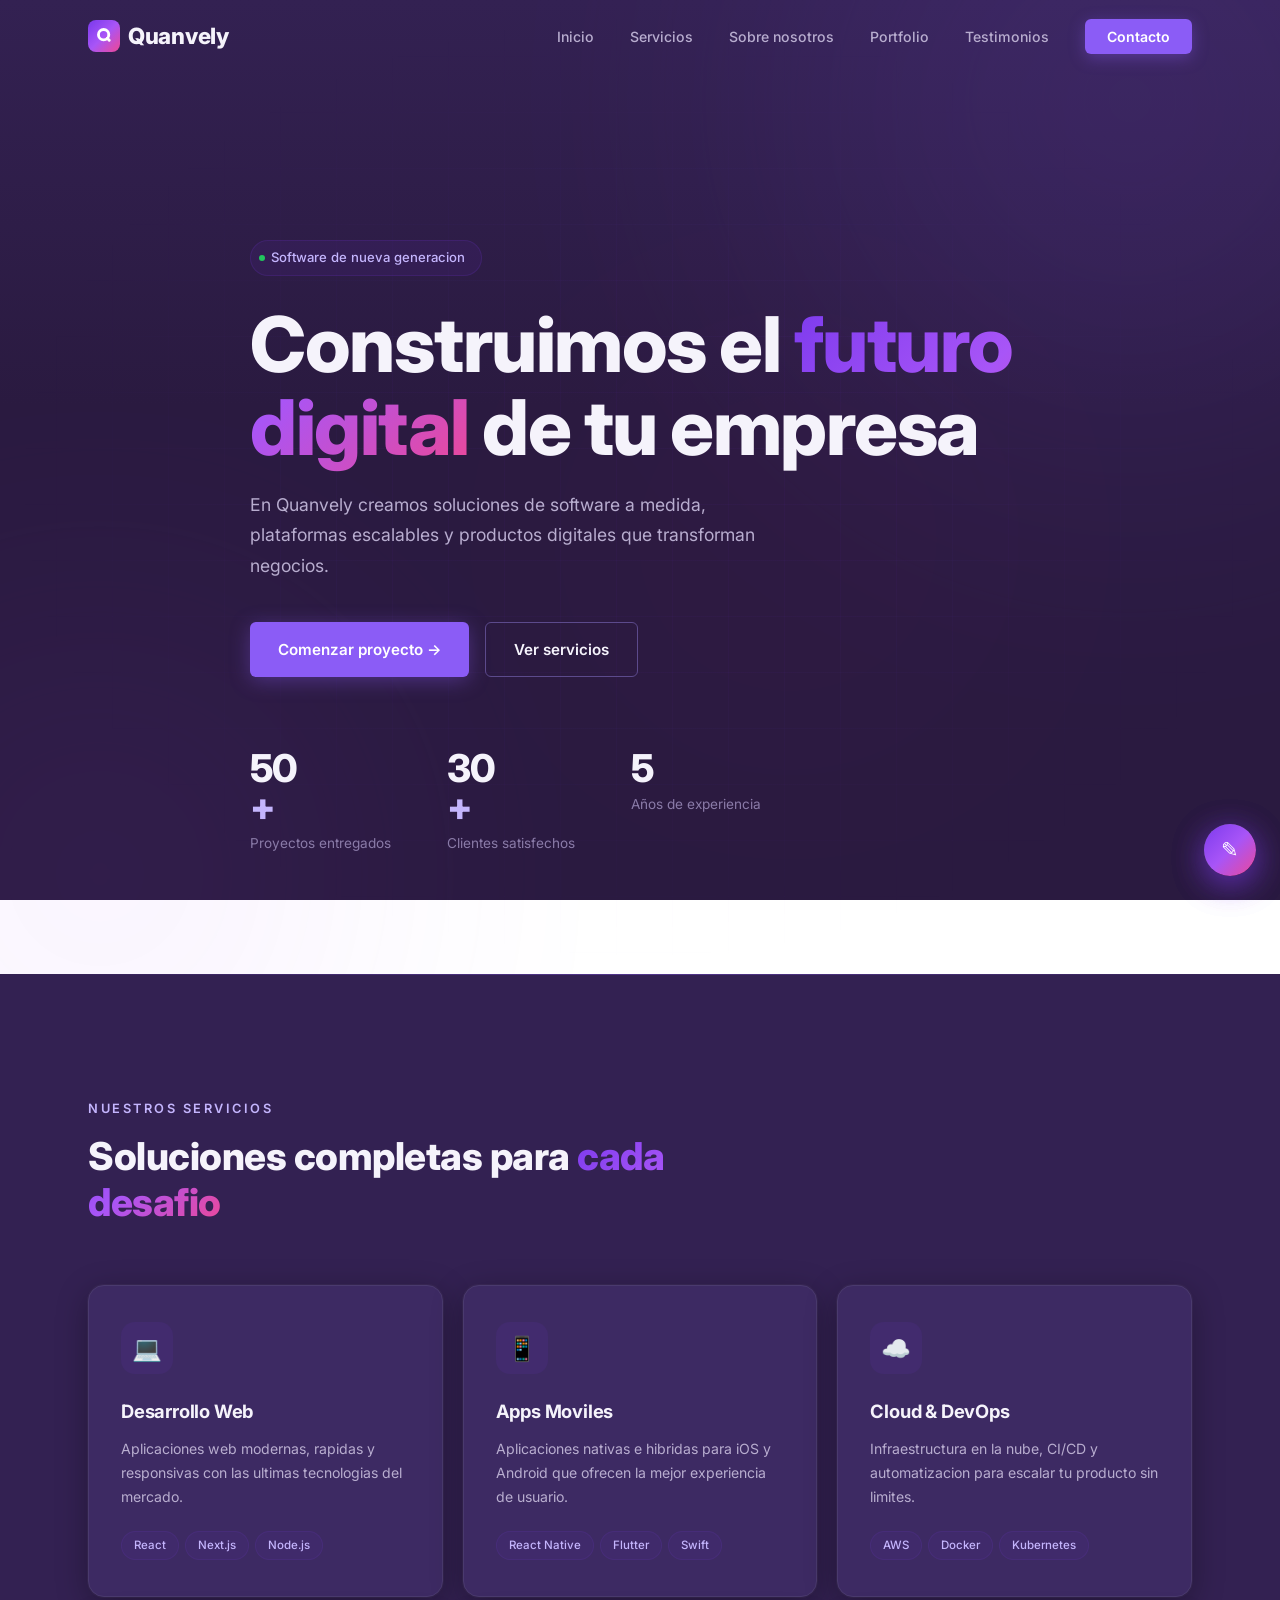
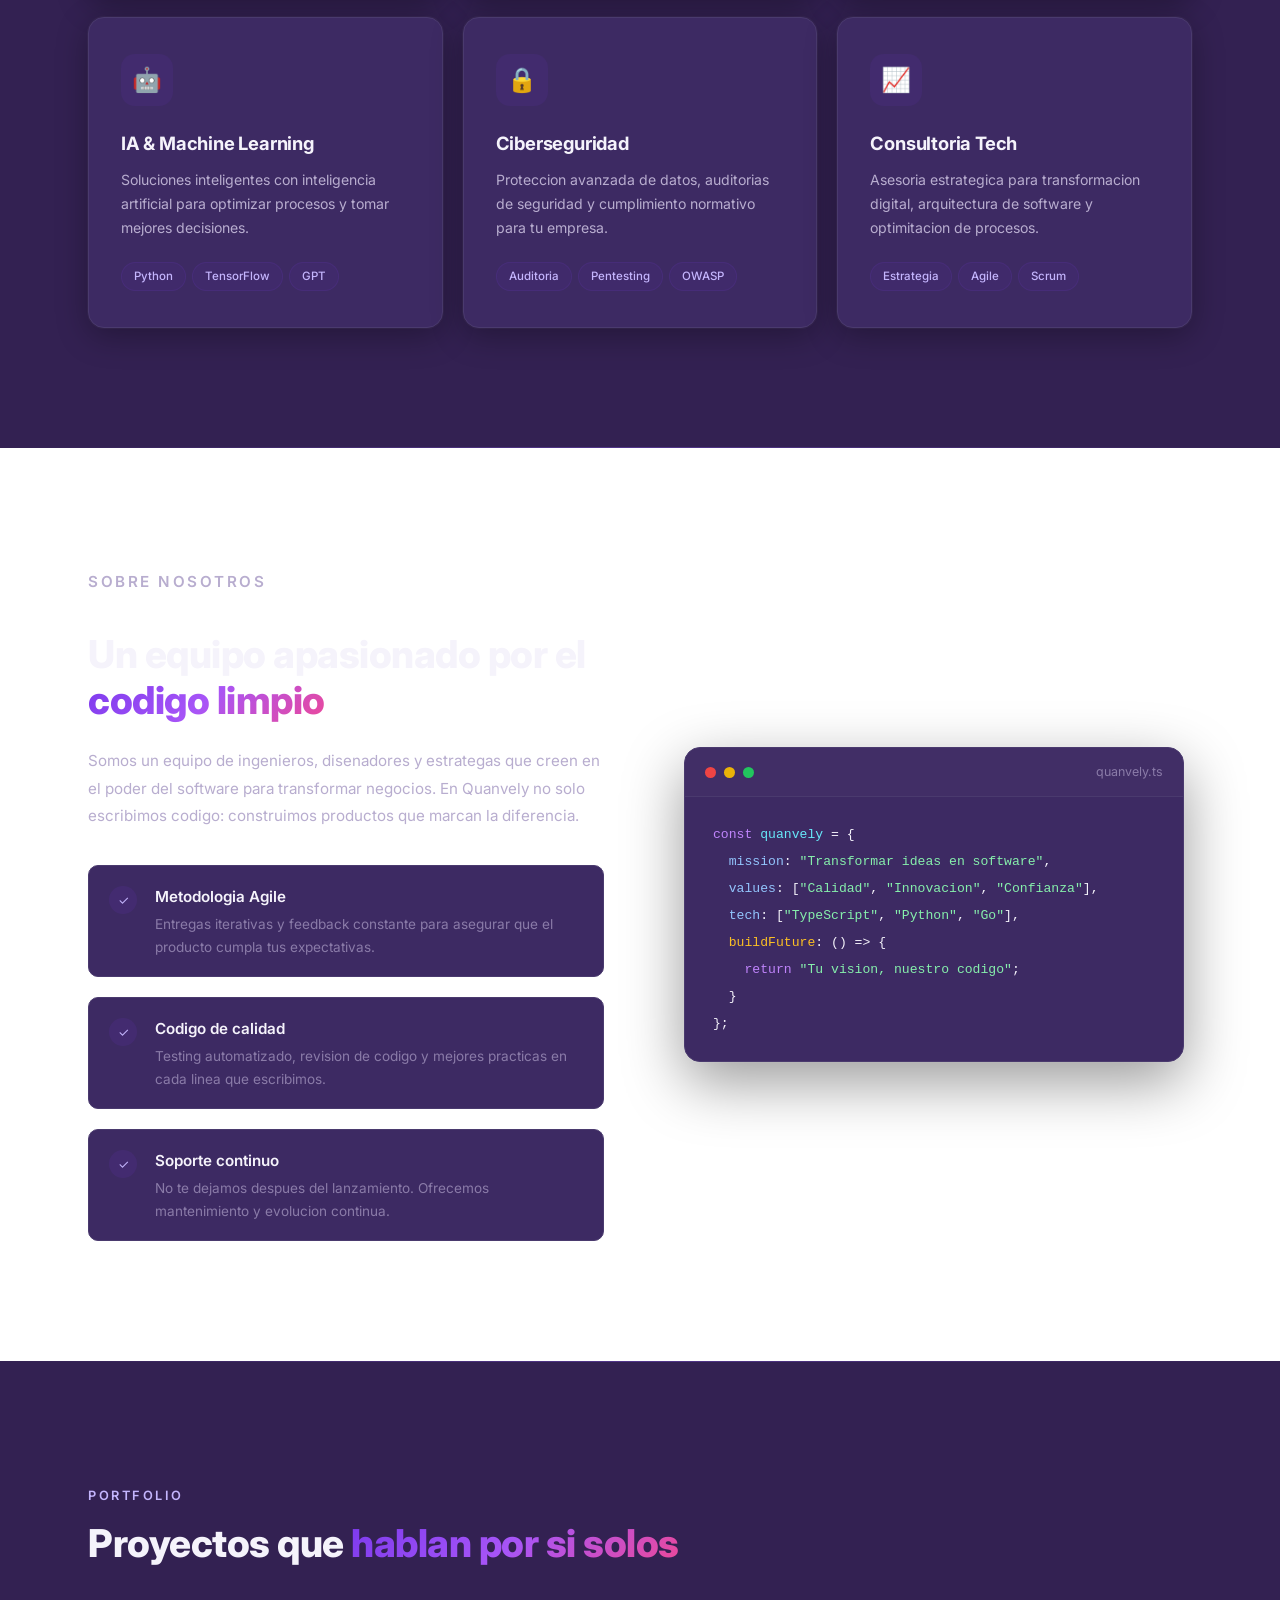
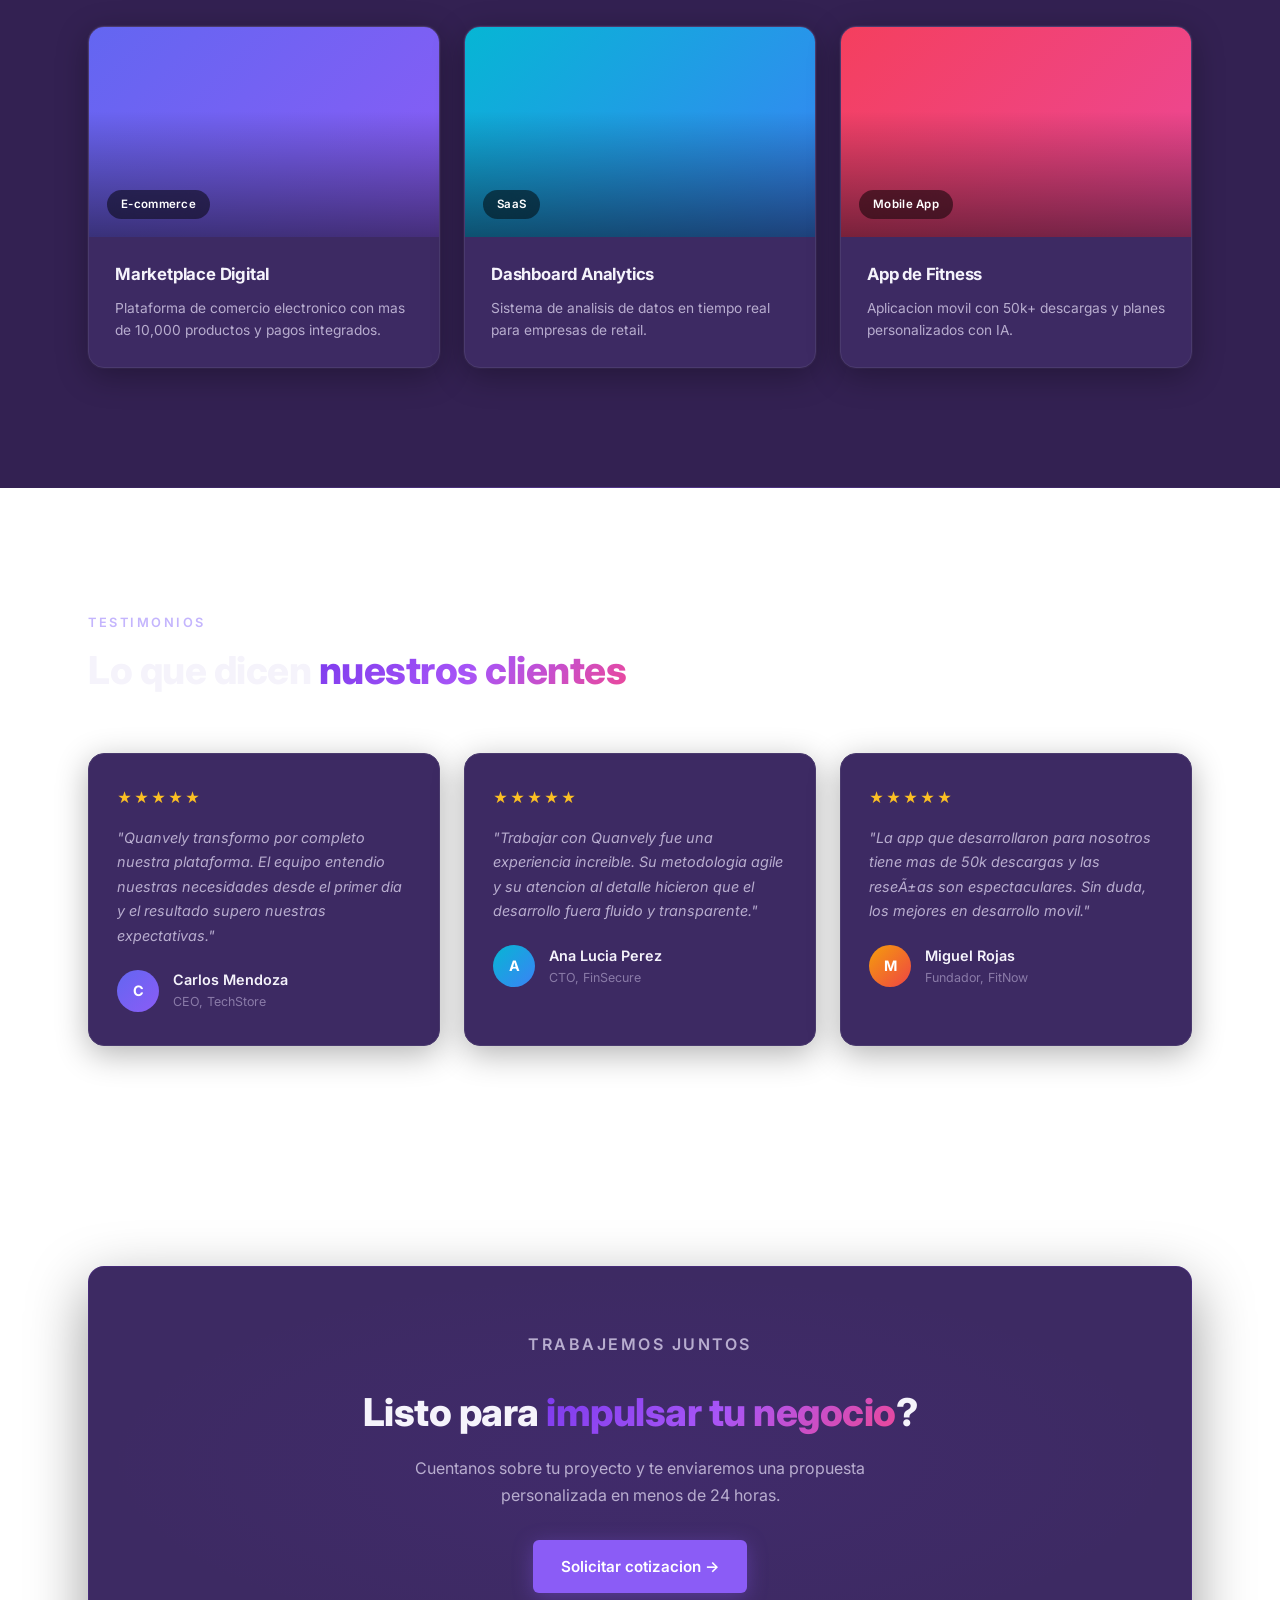
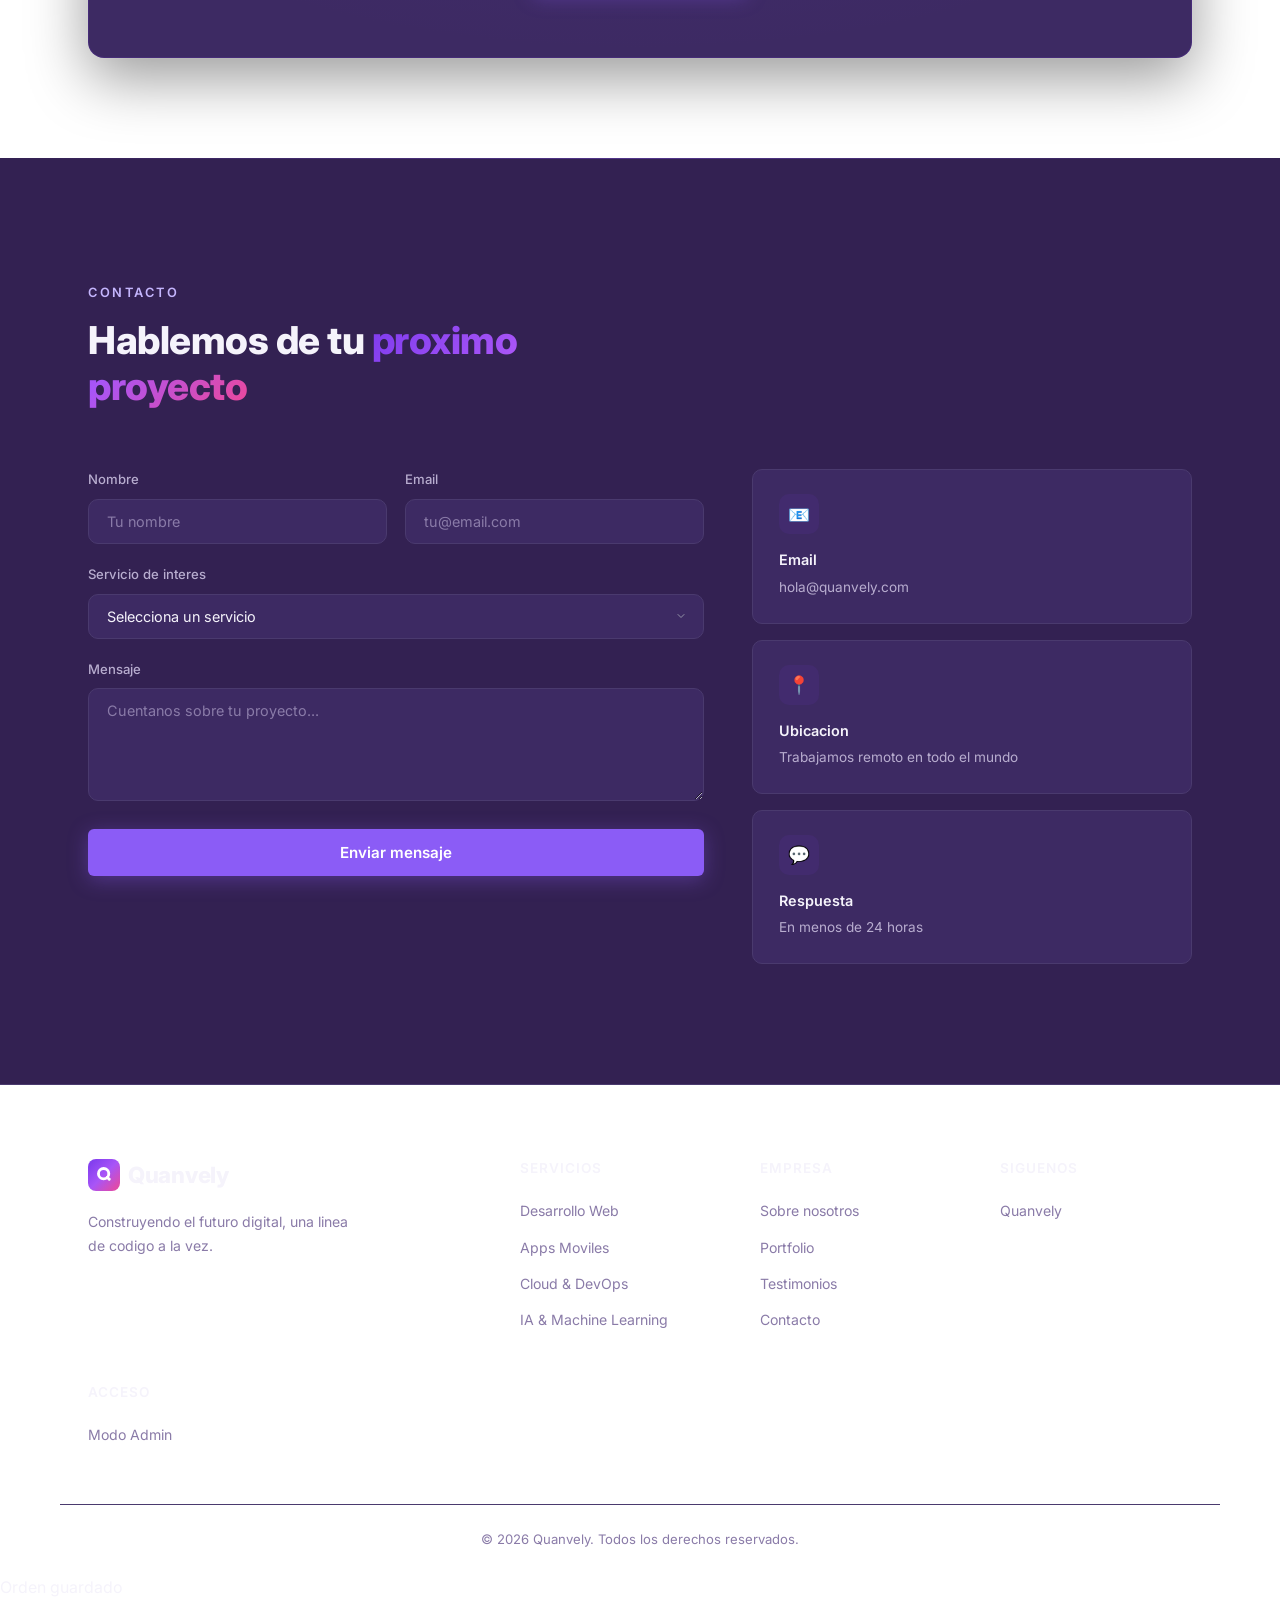
==== index.html @ 40a27be3 "Bloques movibles + boton modo edicion" ====
<!DOCTYPE html>
<html lang="es">
<head>
  <meta charset="UTF-8">
  <meta name="viewport" content="width=device-width, initial-scale=1.0">
  <link rel="icon" type="image/svg+xml" href="assets/logo.svg">
  <title data-key="site-title">Quanvely - Software que impulsa tu negocio</title>
  <link rel="stylesheet" href="css/style.css?v=8">
  <link rel="preconnect" href="https://fonts.googleapis.com">
  <link href="https://fonts.googleapis.com/css2?family=Inter:wght@300;400;500;600;700;800&display=swap" rel="stylesheet">
</head>
<body>
  <nav class="navbar" id="navbar">
    <div class="container nav-container">
      <a href="#" class="logo">
        <span class="logo-icon"><img src="assets/logo.svg" alt="Quanvely"></span> <span data-key="site-logo-text">Quanvely</span>
      </a>
      <ul class="nav-links" id="nav-links">
        <li><a href="#inicio">Inicio</a></li>
        <li><a href="#servicios">Servicios</a></li>
        <li><a href="#sobre-nosotros">Sobre nosotros</a></li>
        <li><a href="#portfolio">Portfolio</a></li>
        <li><a href="#testimonios">Testimonios</a></li>
        <li><a href="#contacto" class="btn-nav">Contacto</a></li>
      </ul>
      <button class="menu-toggle" id="menu-toggle" aria-label="Menu">
        <span></span><span></span><span></span>
      </button>
    </div>
  </nav>

  <section class="hero" id="inicio" data-section="hero">
    <div class="hero-bg">
      <div class="grid-overlay"></div>
      <div class="glow glow-1"></div>
      <div class="glow glow-2"></div>
      <div class="glow glow-3"></div>
    </div>
    <div class="container hero-content" data-block-container="hero">
      <p class="hero-badge" data-block="hero-badge">
        <span class="hero-badge-dot"></span>
        <span data-key="hero-badge">Software de nueva generacion</span>
      </p>
      <h1 data-key="hero-title" data-block="hero-title">Construimos el <span class="gradient-text">futuro digital</span> de tu empresa</h1>
      <p class="hero-desc" data-key="hero-desc" data-block="hero-desc">En Quanvely creamos soluciones de software a medida, plataformas escalables y productos digitales que transforman negocios.</p>
      <div class="hero-buttons" data-block="hero-buttons">
        <a href="#contacto" class="btn btn-primary"><span data-key="hero-btn1">Comenzar proyecto &rarr;</span></a>
        <a href="#servicios" class="btn btn-outline"><span data-key="hero-btn2">Ver servicios</span></a>
      </div>
      <div class="hero-stats" data-block="hero-stats">
        <div class="stat">
          <span class="stat-number" data-key="hero-projects" data-target="50">0</span><span class="stat-suffix">+</span>
          <span class="stat-label" data-key="stat-label-projects">Proyectos entregados</span>
        </div>
        <div class="stat">
          <span class="stat-number" data-key="hero-clients" data-target="30">0</span><span class="stat-suffix">+</span>
          <span class="stat-label" data-key="stat-label-clients">Clientes satisfechos</span>
        </div>
        <div class="stat">
          <span class="stat-number" data-key="hero-years" data-target="5">0</span>
          <span class="stat-label" data-key="stat-label-years">A&ntilde;os de experiencia</span>
        </div>
      </div>
    </div>
  </section>

  <section class="services" id="servicios" data-section="services">
    <div class="container">
      <p class="section-tag" data-key="services-tag">Nuestros servicios</p>
      <h2 class="section-title" data-key="services-title">Soluciones completas para <span class="gradient-text">cada desafio</span></h2>
      <div class="services-grid" data-key="services">
        <div class="service-card fade-in">
          <div class="service-icon">&#128187;</div>
          <h3>Desarrollo Web</h3>
          <p>Aplicaciones web modernas, rapidas y responsivas con las ultimas tecnologias del mercado.</p>
          <ul class="service-tags">
            <span>React</span><span>Next.js</span><span>Node.js</span>
          </ul>
        </div>
        <div class="service-card fade-in delay-100">
          <div class="service-icon">&#128241;</div>
          <h3>Apps Moviles</h3>
          <p>Aplicaciones nativas e hibridas para iOS y Android que ofrecen la mejor experiencia de usuario.</p>
          <ul class="service-tags">
            <span>React Native</span><span>Flutter</span><span>Swift</span>
          </ul>
        </div>
        <div class="service-card fade-in delay-200">
          <div class="service-icon">&#9729;&#65039;</div>
          <h3>Cloud & DevOps</h3>
          <p>Infraestructura en la nube, CI/CD y automatizacion para escalar tu producto sin limites.</p>
          <ul class="service-tags">
            <span>AWS</span><span>Docker</span><span>Kubernetes</span>
          </ul>
        </div>
        <div class="service-card fade-in delay-100">
          <div class="service-icon">&#129302;</div>
          <h3>IA & Machine Learning</h3>
          <p>Soluciones inteligentes con inteligencia artificial para optimizar procesos y tomar mejores decisiones.</p>
          <ul class="service-tags">
            <span>Python</span><span>TensorFlow</span><span>GPT</span>
          </ul>
        </div>
        <div class="service-card fade-in delay-200">
          <div class="service-icon">&#128274;</div>
          <h3>Ciberseguridad</h3>
          <p>Proteccion avanzada de datos, auditorias de seguridad y cumplimiento normativo para tu empresa.</p>
          <ul class="service-tags">
            <span>Auditoria</span><span>Pentesting</span><span>OWASP</span>
          </ul>
        </div>
        <div class="service-card fade-in delay-300">
          <div class="service-icon">&#128200;</div>
          <h3>Consultoria Tech</h3>
          <p>Asesoria estrategica para transformacion digital, arquitectura de software y optimitacion de procesos.</p>
          <ul class="service-tags">
            <span>Estrategia</span><span>Agile</span><span>Scrum</span>
          </ul>
        </div>
      </div>
    </div>
  </section>

  <section class="about" id="sobre-nosotros" data-section="about">
    <div class="container about-grid" data-block-container="about">
      <div class="about-text" data-block="about-text">
        <p class="section-tag" data-key="about-tag">Sobre nosotros</p>
        <h2 class="section-title" data-key="about-title">Un equipo apasionado por el <span class="gradient-text">codigo limpio</span></h2>
        <p data-key="about-text">Somos un equipo de ingenieros, disenadores y estrategas que creen en el poder del software para transformar negocios. En Quanvely no solo escribimos codigo: construimos productos que marcan la diferencia.</p>
        <div class="about-features">
          <div class="about-feature fade-in-left">
            <span class="check-icon">&#10003;</span>
            <div>
              <h4 data-key="about-f1-title">Metodologia Agile</h4>
              <p data-key="about-f1-desc">Entregas iterativas y feedback constante para asegurar que el producto cumpla tus expectativas.</p>
            </div>
          </div>
          <div class="about-feature fade-in-left delay-100">
            <span class="check-icon">&#10003;</span>
            <div>
              <h4 data-key="about-f2-title">Codigo de calidad</h4>
              <p data-key="about-f2-desc">Testing automatizado, revision de codigo y mejores practicas en cada linea que escribimos.</p>
            </div>
          </div>
          <div class="about-feature fade-in-left delay-200">
            <span class="check-icon">&#10003;</span>
            <div>
              <h4 data-key="about-f3-title">Soporte continuo</h4>
              <p data-key="about-f3-desc">No te dejamos despues del lanzamiento. Ofrecemos mantenimiento y evolucion continua.</p>
            </div>
          </div>
        </div>
      </div>
      <div class="about-visual fade-in-right" data-block="about-visual">
        <div class="code-block">
          <div class="code-header">
            <span class="dot red"></span>
            <span class="dot yellow"></span>
            <span class="dot green"></span>
            <span class="code-title">quanvely.ts</span>
          </div>
          <pre><code><span class="kw">const</span> <span class="var">quanvely</span> = {
  <span class="prop">mission</span>: <span class="str">"Transformar ideas en software"</span>,
  <span class="prop">values</span>: [<span class="str">"Calidad"</span>, <span class="str">"Innovacion"</span>, <span class="str">"Confianza"</span>],
  <span class="prop">tech</span>: [<span class="str">"TypeScript"</span>, <span class="str">"Python"</span>, <span class="str">"Go"</span>],
  <span class="fn">buildFuture</span>: () => {
    <span class="kw">return</span> <span class="str">"Tu vision, nuestro codigo"</span>;
  }
};</code></pre>
        </div>
      </div>
    </div>
  </section>

  <section class="portfolio" id="portfolio" data-section="portfolio">
    <div class="container">
      <p class="section-tag" data-key="portfolio-tag">Portfolio</p>
      <h2 class="section-title" data-key="portfolio-title">Proyectos que <span class="gradient-text">hablan por si solos</span></h2>
      <div class="portfolio-grid" data-key="portfolio">
        <div class="portfolio-card fade-in">
          <div class="portfolio-preview" style="background: linear-gradient(135deg, #6366f1, #8b5cf6);">
            <span class="portfolio-type">E-commerce</span>
          </div>
          <div class="portfolio-info">
            <h3>Marketplace Digital</h3>
            <p>Plataforma de comercio electronico con mas de 10,000 productos y pagos integrados.</p>
          </div>
        </div>
        <div class="portfolio-card fade-in delay-100">
          <div class="portfolio-preview" style="background: linear-gradient(135deg, #06b6d4, #3b82f6);">
            <span class="portfolio-type">SaaS</span>
          </div>
          <div class="portfolio-info">
            <h3>Dashboard Analytics</h3>
            <p>Sistema de analisis de datos en tiempo real para empresas de retail.</p>
          </div>
        </div>
        <div class="portfolio-card fade-in delay-200">
          <div class="portfolio-preview" style="background: linear-gradient(135deg, #f43f5e, #ec4899);">
            <span class="portfolio-type">Mobile App</span>
          </div>
          <div class="portfolio-info">
            <h3>App de Fitness</h3>
            <p>Aplicacion movil con 50k+ descargas y planes personalizados con IA.</p>
          </div>
        </div>
      </div>
    </div>
  </section>

  <section class="testimonials" id="testimonios" data-section="testimonials">
    <div class="container">
      <p class="section-tag" data-key="testimonials-tag">Testimonios</p>
      <h2 class="section-title" data-key="testimonials-title">Lo que dicen <span class="gradient-text">nuestros clientes</span></h2>
      <div class="testimonials-grid" data-key="testimonials">
        <div class="testimonial-card fade-in-scale">
          <div class="testimonial-stars">&#9733;&#9733;&#9733;&#9733;&#9733;</div>
          <p>"Quanvely transformo por completo nuestra plataforma. El equipo entendio nuestras necesidades desde el primer dia y el resultado supero nuestras expectativas."</p>
          <div class="testimonial-author">
            <div class="testimonial-avatar" style="background: linear-gradient(135deg, #6366f1, #8b5cf6);">C</div>
            <div>
              <h4>Carlos Mendoza</h4>
              <p>CEO, TechStore</p>
            </div>
          </div>
        </div>
        <div class="testimonial-card fade-in-scale delay-100">
          <div class="testimonial-stars">&#9733;&#9733;&#9733;&#9733;&#9733;</div>
          <p>"Trabajar con Quanvely fue una experiencia increible. Su metodologia agile y su atencion al detalle hicieron que el desarrollo fuera fluido y transparente."</p>
          <div class="testimonial-author">
            <div class="testimonial-avatar" style="background: linear-gradient(135deg, #06b6d4, #3b82f6);">A</div>
            <div>
              <h4>Ana Lucia Perez</h4>
              <p>CTO, FinSecure</p>
            </div>
          </div>
        </div>
        <div class="testimonial-card fade-in-scale delay-200">
          <div class="testimonial-stars">&#9733;&#9733;&#9733;&#9733;&#9733;</div>
          <p>"La app que desarrollaron para nosotros tiene mas de 50k descargas y las reseÃ±as son espectaculares. Sin duda, los mejores en desarrollo movil."</p>
          <div class="testimonial-author">
            <div class="testimonial-avatar" style="background: linear-gradient(135deg, #f59e0b, #ef4444);">M</div>
            <div>
              <h4>Miguel Rojas</h4>
              <p>Fundador, FitNow</p>
            </div>
          </div>
        </div>
      </div>
    </div>
  </section>

  <section class="cta" data-section="cta">
    <div class="container">
      <div class="cta-box fade-in-scale">
        <p class="section-tag" data-key="cta-tag">Trabajemos juntos</p>
        <h2 class="section-title" data-key="cta-title">Listo para <span class="gradient-text">impulsar tu negocio</span>?</h2>
        <p data-key="cta-desc">Cuentanos sobre tu proyecto y te enviaremos una propuesta personalizada en menos de 24 horas.</p>
        <a href="#contacto" class="btn btn-primary"><span data-key="cta-btn">Solicitar cotizacion &rarr;</span></a>
      </div>
    </div>
  </section>

  <section class="contact" id="contacto" data-section="contact">
    <div class="container">
      <p class="section-tag" data-key="contact-tag">Contacto</p>
      <h2 class="section-title" data-key="contact-title">Hablemos de tu <span class="gradient-text">proximo proyecto</span></h2>
      <div class="contact-grid" data-block-container="contact">
        <form class="contact-form fade-in" id="contact-form" data-block="contact-form">
          <div class="form-row">
            <div class="form-group">
              <label for="name">Nombre</label>
              <input type="text" id="name" placeholder="Tu nombre" required>
            </div>
            <div class="form-group">
              <label for="email">Email</label>
              <input type="email" id="email" placeholder="tu@email.com" required>
            </div>
          </div>
          <div class="form-group">
            <label for="service">Servicio de interes</label>
            <select id="service">
              <option value="">Selecciona un servicio</option>
              <option value="web">Desarrollo Web</option>
              <option value="mobile">Apps Moviles</option>
              <option value="cloud">Cloud & DevOps</option>
              <option value="ai">IA & Machine Learning</option>
              <option value="security">Ciberseguridad</option>
              <option value="consulting">Consultoria Tech</option>
            </select>
          </div>
          <div class="form-group">
            <label for="message">Mensaje</label>
            <textarea id="message" rows="5" placeholder="Cuentanos sobre tu proyecto..." required></textarea>
          </div>
          <button type="submit" class="btn btn-primary btn-full"><span data-key="contact-submit">Enviar mensaje</span></button>
        </form>
        <div class="contact-info" data-block="contact-info">
          <div class="info-card fade-in-right">
            <span class="info-icon">&#128231;</span>
            <h4>Email</h4>
            <p data-key="contact-email">hola@quanvely.com</p>
          </div>
          <div class="info-card fade-in-right delay-100">
            <span class="info-icon">&#128205;</span>
            <h4>Ubicacion</h4>
            <p data-key="contact-location">Trabajamos remoto en todo el mundo</p>
          </div>
          <div class="info-card fade-in-right delay-200">
            <span class="info-icon">&#128172;</span>
            <h4>Respuesta</h4>
            <p data-key="contact-response">En menos de 24 horas</p>
          </div>
        </div>
      </div>
    </div>
  </section>

  <footer class="footer" data-section="footer">
    <div class="container footer-grid" data-block-container="footer">
      <div class="footer-brand" data-block="footer-brand">
        <a href="#" class="logo"><span class="logo-icon"><img src="assets/logo.svg" alt="Quanvely"></span> <span data-key="site-logo-text">Quanvely</span></a>
        <p data-key="footer-text">Construyendo el futuro digital, una linea de codigo a la vez.</p>
      </div>
      <div class="footer-links" data-block="footer-links-1">
        <h4 data-key="footer-col1-title">Servicios</h4>
        <ul>
          <li><a href="#servicios">Desarrollo Web</a></li>
          <li><a href="#servicios">Apps Moviles</a></li>
          <li><a href="#servicios">Cloud & DevOps</a></li>
          <li><a href="#servicios">IA & Machine Learning</a></li>
        </ul>
      </div>
      <div class="footer-links" data-block="footer-links-2">
        <h4 data-key="footer-col2-title">Empresa</h4>
        <ul>
          <li><a href="#sobre-nosotros">Sobre nosotros</a></li>
          <li><a href="#portfolio">Portfolio</a></li>
          <li><a href="#testimonios">Testimonios</a></li>
          <li><a href="#contacto">Contacto</a></li>
        </ul>
      </div>
      <div class="footer-links" data-block="footer-links-3">
        <h4 data-key="footer-col3-title">Siguenos</h4>
        <ul>
          <li><a href="https://quanvel-oficial.github.io/quanvel-oficial" target="_blank" rel="noopener noreferrer">Quanvely</a></li>
        </ul>
      </div>
      <div class="footer-links" data-block="footer-links-4">
        <h4>Acceso</h4>
        <ul>
          <li><a href="admin/index.html" target="_blank">Modo Admin</a></li>
        </ul>
      </div>
    </div>
    <div class="footer-bottom container">
      <p data-key="footer-copyright">&copy; 2026 Quanvely. Todos los derechos reservados.</p>
    </div>
  </footer>

  <script src="js/content-loader.js?v=9"></script>
  <script src="js/main.js?v=9"></script>
  <script src="js/block-editor.js?v=1"></script>

  <button id="edit-blocks-btn" class="floating-edit floating-blocks" title="Mover bloques (modo edicion)">&#9776;</button>
  <div id="blocks-toast" class="blocks-toast">Orden guardado</div>
  <a href="admin/index.html" class="floating-edit" title="Editar esta pagina">&#9998;</a>
</body>
</html>
---- css/style.css ----
* {
  margin: 0;
  padding: 0;
  box-sizing: border-box;
}

:root {
  --bg-primary: #2a1a40;
  --bg-secondary: #332152;
  --bg-card: #3d2a63;
  --bg-card-hover: #4a357a;
  --border: #4a3a6e;
  --border-hover: #5c4a8c;
  --text-primary: #f5f3fb;
  --text-secondary: #b8adcf;
  --text-muted: #8a7ba8;
  --accent: #8b5cf6;
  --accent-light: #c4b5fd;
  --accent-dark: #6d28d9;
  --accent-glow: rgba(139, 92, 246, 0.35);
  --accent-glow-subtle: rgba(139, 92, 246, 0.12);
  --gradient-1: linear-gradient(135deg, #7c3aed, #a855f7, #ec4899);
  --gradient-2: linear-gradient(135deg, #7c3aed, #3b82f6);
  --gradient-3: linear-gradient(135deg, #f59e0b, #ef4444);
  --font-title: 'Inter', -apple-system, sans-serif;
  --font-text: 'Inter', -apple-system, sans-serif;
  --font-size-hero: 4.8rem;
  --font-size-title: 2.4rem;
  --font-size-text: 1rem;
  --radius: 16px;
  --radius-sm: 10px;
  --radius-xs: 6px;
  --transition: 0.35s cubic-bezier(0.22, 1, 0.36, 1);
  --shadow-card: 0 0 0 1px rgba(255, 255, 255, 0.03), 0 8px 32px rgba(0, 0, 0, 0.3);
  --shadow-elevated: 0 0 0 1px rgba(255, 255, 255, 0.04), 0 20px 60px rgba(0, 0, 0, 0.4);
}

::selection {
  background: rgba(124, 58, 237, 0.35);
  color: var(--text-primary);
}

::-webkit-scrollbar {
  width: 6px;
}

::-webkit-scrollbar-track {
  background: var(--bg-primary);
}

::-webkit-scrollbar-thumb {
  background: var(--border-hover);
  border-radius: 3px;
}

::-webkit-scrollbar-thumb:hover {
  background: var(--text-muted);
}

html {
  scroll-behavior: smooth;
}

body {
  font-family: var(--font-text);
  background: linear-gradient(180deg, var(--bg-secondary) 0%, var(--bg-primary) 45%, var(--bg-primary) 100%);
  background-attachment: fixed;
  color: var(--text-primary);
  font-size: var(--font-size-text);
  line-height: 1.65;
  overflow-x: hidden;
  -webkit-font-smoothing: antialiased;
  -moz-osx-font-smoothing: grayscale;
}

h1, h2, h3, h4, h5, h6 {
  font-family: var(--font-title);
}

.container {
  max-width: 1160px;
  margin: 0 auto;
  padding: 0 28px;
}

/* NAVBAR */
.navbar {
  position: fixed;
  top: 0;
  left: 0;
  right: 0;
  z-index: 1000;
  padding: 18px 0;
  transition: all 0.4s cubic-bezier(0.22, 1, 0.36, 1);
}

.navbar.scrolled {
  background: color-mix(in srgb, var(--bg-primary) 82%, transparent);
  backdrop-filter: blur(24px) saturate(1.4);
  -webkit-backdrop-filter: blur(24px) saturate(1.4);
  border-bottom: 1px solid color-mix(in srgb, var(--border) 60%, transparent);
  padding: 12px 0;
}

.nav-container {
  display: flex;
  align-items: center;
  justify-content: space-between;
}

body.logo-center .nav-container {
  justify-content: center;
}

body.logo-right .nav-container {
  justify-content: flex-end;
}

.logo {
  font-size: 1.4rem;
  font-weight: 800;
  color: var(--text-primary);
  text-decoration: none;
  display: flex;
  align-items: center;
  gap: 8px;
  letter-spacing: -0.3px;
}

.logo-icon {
  width: 32px;
  height: 32px;
  display: flex;
  align-items: center;
  justify-content: center;
  background: var(--gradient-1);
  border-radius: 8px;
  overflow: hidden;
}

.logo-icon img {
  width: 100%;
  height: 100%;
  display: block;
  border-radius: 8px;
}

.floating-edit {
  position: fixed;
  bottom: 24px;
  right: 24px;
  width: 52px;
  height: 52px;
  border-radius: 50%;
  background: var(--gradient-1);
  color: white;
  display: flex;
  align-items: center;
  justify-content: center;
  font-size: 1.3rem;
  box-shadow: 0 8px 32px rgba(124, 58, 237, 0.4);
  text-decoration: none;
  z-index: 90;
  transition: 0.3s cubic-bezier(0.22, 1, 0.36, 1);
}

.floating-edit:hover {
  transform: translateY(-4px) scale(1.05);
  box-shadow: 0 12px 40px rgba(124, 58, 237, 0.55);
}

.nav-links {
  display: flex;
  align-items: center;
  gap: 36px;
  list-style: none;
}

.nav-links a {
  color: var(--text-secondary);
  text-decoration: none;
  font-size: 0.88rem;
  font-weight: 500;
  transition: var(--transition);
  position: relative;
}

.nav-links a:not(.btn-nav)::after {
  content: '';
  position: absolute;
  left: 0;
  bottom: -4px;
  width: 0;
  height: 2px;
  background: var(--accent-light);
  border-radius: 2px;
  transition: var(--transition);
}

.nav-links a:not(.btn-nav):hover::after {
  width: 100%;
}

.nav-links a:not(.btn-nav):hover {
  color: var(--text-primary);
}

.btn-nav {
  background: var(--accent) !important;
  color: white !important;
  padding: 9px 22px;
  border-radius: var(--radius-xs);
  font-weight: 600 !important;
  transition: var(--transition) !important;
  box-shadow: 0 4px 16px var(--accent-glow);
}

.btn-nav:hover {
  background: var(--accent-light) !important;
  transform: translateY(-2px);
  box-shadow: 0 8px 28px var(--accent-glow);
}

.btn-nav::after {
  display: none !important;
}

.menu-toggle {
  display: none;
  flex-direction: column;
  gap: 5px;
  background: none;
  border: none;
  cursor: pointer;
  padding: 4px;
  z-index: 1001;
}

.menu-toggle span {
  width: 24px;
  height: 2px;
  background: var(--text-primary);
  border-radius: 2px;
  transition: var(--transition);
  transform-origin: center;
}

/* HERO */
.hero {
  position: relative;
  min-height: 100vh;
  display: flex;
  align-items: center;
  overflow: hidden;
}

.hero-bg {
  position: absolute;
  inset: 0;
  z-index: 0;
}

.grid-overlay {
  position: absolute;
  inset: 0;
  background-image:
    linear-gradient(rgba(124, 58, 237, 0.04) 1px, transparent 1px),
    linear-gradient(90deg, rgba(124, 58, 237, 0.04) 1px, transparent 1px);
  background-size: 56px 56px;
  mask-image: radial-gradient(ellipse at center, black 30%, transparent 70%);
  -webkit-mask-image: radial-gradient(ellipse at center, black 30%, transparent 70%);
}

.glow {
  position: absolute;
  border-radius: 50%;
  filter: blur(140px);
  pointer-events: none;
}

.glow-1 {
  width: 700px;
  height: 700px;
  background: var(--accent);
  top: -250px;
  right: -200px;
  opacity: 0.12;
}

.glow-2 {
  width: 500px;
  height: 500px;
  background: #a855f7;
  bottom: -150px;
  left: -150px;
  opacity: 0.08;
}

.glow-3 {
  width: 300px;
  height: 300px;
  background: #ec4899;
  top: 40%;
  left: 50%;
  opacity: 0.06;
}

.hero-content {
  position: relative;
  z-index: 1;
  padding-top: 120px;
}

body.hero-center .hero-content {
  text-align: center;
}

body.hero-center .hero-desc,
body.hero-center .hero-badge {
  margin-left: auto;
  margin-right: auto;
}

body.hero-center .hero-buttons,
body.hero-center .hero-stats {
  justify-content: center;
}

.hero-badge {
  display: inline-flex;
  align-items: center;
  gap: 6px;
  padding: 6px 16px 6px 8px;
  background: rgba(124, 58, 237, 0.08);
  border: 1px solid rgba(124, 58, 237, 0.15);
  border-radius: 100px;
  font-size: 0.82rem;
  font-weight: 500;
  color: var(--accent-light);
  margin-bottom: 28px;
}

.hero-badge-dot {
  width: 6px;
  height: 6px;
  background: #22c55e;
  border-radius: 50%;
  display: inline-block;
  animation: pulse-dot 2s infinite;
}

@keyframes pulse-dot {
  0%, 100% { opacity: 1; }
  50% { opacity: 0.4; }
}

.hero h1 {
  font-size: var(--font-size-hero);
  font-weight: 800;
  line-height: 1.08;
  margin-bottom: 20px;
  max-width: 780px;
  letter-spacing: -1.5px;
}

.gradient-text {
  background: var(--gradient-1);
  -webkit-background-clip: text;
  -webkit-text-fill-color: transparent;
  background-clip: text;
}

.hero-desc {
  font-size: 1.1rem;
  color: var(--text-secondary);
  max-width: 540px;
  margin-bottom: 40px;
  line-height: 1.75;
}

.hero-buttons {
  display: flex;
  gap: 16px;
  margin-bottom: 72px;
}

.btn {
  display: inline-flex;
  align-items: center;
  justify-content: center;
  gap: 8px;
  padding: 14px 28px;
  border-radius: var(--radius-xs);
  font-size: 0.95rem;
  font-weight: 600;
  text-decoration: none;
  transition: var(--transition);
  cursor: pointer;
  border: none;
  font-family: inherit;
}

.btn-primary {
  background: var(--accent);
  color: white;
  box-shadow: 0 4px 20px var(--accent-glow);
}

.btn-primary:hover {
  background: var(--accent-light);
  transform: translateY(-3px);
  box-shadow: 0 12px 40px var(--accent-glow);
}

.btn-outline {
  background: transparent;
  color: var(--text-primary);
  border: 1px solid var(--border-hover);
}

.btn-outline:hover {
  border-color: var(--text-muted);
  background: rgba(255, 255, 255, 0.03);
  transform: translateY(-3px);
}

.btn-full {
  width: 100%;
}

.hero-stats {
  display: flex;
  gap: 56px;
}

.stat {
  display: flex;
  flex-direction: column;
}

.stat-number {
  font-size: 2.4rem;
  font-weight: 800;
  color: var(--text-primary);
  letter-spacing: -1px;
  line-height: 1;
}

.stat-suffix {
  font-size: 2.4rem;
  font-weight: 800;
  color: var(--accent-light);
  line-height: 1;
}

.stat-label {
  font-size: 0.85rem;
  color: var(--text-muted);
  margin-top: 6px;
  font-weight: 400;
}

/* SECTIONS */
section {
  padding: 120px 0;
}

.section-tag {
  display: inline-block;
  font-size: 0.8rem;
  font-weight: 600;
  color: var(--accent-light);
  text-transform: uppercase;
  letter-spacing: 2.5px;
  margin-bottom: 14px;
}

.section-title {
  font-size: var(--font-size-title);
  font-weight: 800;
  margin-bottom: 60px;
  max-width: 620px;
  line-height: 1.2;
  letter-spacing: -0.5px;
}

.section-title.centered {
  text-align: center;
  margin-left: auto;
  margin-right: auto;
}

/* SERVICES */
.services {
  background: var(--bg-secondary);
  position: relative;
}

.services::before {
  content: '';
  position: absolute;
  top: 0;
  left: 0;
  right: 0;
  height: 1px;
  background: linear-gradient(90deg, transparent, var(--accent-glow), transparent);
}

.services::after {
  content: '';
  position: absolute;
  bottom: 0;
  left: 0;
  right: 0;
  height: 1px;
  background: linear-gradient(90deg, transparent, var(--accent-glow), transparent);
}

.services-grid {
  display: grid;
  grid-template-columns: repeat(3, 1fr);
  gap: 20px;
}

.service-card {
  background: var(--bg-card);
  border: 1px solid var(--border);
  border-radius: var(--radius);
  padding: 36px 32px;
  transition: var(--transition);
  position: relative;
  overflow: hidden;
  box-shadow: var(--shadow-card);
}

.service-card::before {
  content: '';
  position: absolute;
  top: 0;
  left: 0;
  right: 0;
  height: 2px;
  background: var(--gradient-1);
  opacity: 0;
  transition: var(--transition);
  transform: scaleX(0);
  transform-origin: left;
}

.service-card:hover::before {
  opacity: 1;
  transform: scaleX(1);
}

.service-card:hover {
  border-color: rgba(124, 58, 237, 0.2);
  transform: translateY(-6px);
  box-shadow: 0 0 0 1px rgba(124, 58, 237, 0.1), 0 20px 60px rgba(0, 0, 0, 0.3);
}

.service-icon {
  width: 52px;
  height: 52px;
  display: flex;
  align-items: center;
  justify-content: center;
  background: rgba(124, 58, 237, 0.08);
  border-radius: 14px;
  font-size: 1.5rem;
  margin-bottom: 22px;
  transition: var(--transition);
}

.service-card:hover .service-icon {
  background: rgba(124, 58, 237, 0.15);
  transform: scale(1.05);
}

.service-card h3 {
  font-size: 1.15rem;
  font-weight: 700;
  margin-bottom: 10px;
  letter-spacing: -0.2px;
}

.service-card > p {
  color: var(--text-secondary);
  font-size: 0.88rem;
  line-height: 1.7;
  margin-bottom: 22px;
}

.service-tags {
  display: flex;
  flex-wrap: wrap;
  gap: 6px;
  list-style: none;
}

.service-tags span {
  padding: 4px 12px;
  background: rgba(124, 58, 237, 0.06);
  border: 1px solid rgba(124, 58, 237, 0.1);
  border-radius: 100px;
  font-size: 0.72rem;
  color: var(--accent-light);
  font-weight: 500;
}

/* ABOUT */
.about {
  position: relative;
}

.about-grid {
  display: grid;
  grid-template-columns: 1fr 1fr;
  gap: 72px;
  align-items: center;
}

.about-text .section-title {
  margin-bottom: 24px;
}

.about-text > p {
  color: var(--text-secondary);
  font-size: 0.95rem;
  line-height: 1.8;
  margin-bottom: 36px;
}

.about-features {
  display: flex;
  flex-direction: column;
  gap: 20px;
}

.about-feature {
  display: flex;
  gap: 18px;
  align-items: flex-start;
  padding: 18px 20px;
  background: var(--bg-card);
  border: 1px solid var(--border);
  border-radius: var(--radius-sm);
  transition: var(--transition);
}

.about-feature:hover {
  border-color: rgba(124, 58, 237, 0.15);
  background: var(--bg-card-hover);
  transform: translateX(4px);
}

.check-icon {
  width: 28px;
  height: 28px;
  min-width: 28px;
  display: flex;
  align-items: center;
  justify-content: center;
  background: rgba(124, 58, 237, 0.1);
  border-radius: 50%;
  color: var(--accent-light);
  font-size: 0.8rem;
  margin-top: 2px;
}

.about-feature h4 {
  font-size: 0.95rem;
  font-weight: 600;
  margin-bottom: 4px;
}

.about-feature p {
  font-size: 0.85rem !important;
  color: var(--text-muted) !important;
  margin-bottom: 0 !important;
}

/* CODE BLOCK */
.about-visual {
  display: flex;
  justify-content: center;
}

.code-block {
  background: var(--bg-card);
  border: 1px solid var(--border);
  border-radius: var(--radius);
  overflow: hidden;
  width: 100%;
  max-width: 500px;
  box-shadow: var(--shadow-elevated);
  transition: var(--transition);
}

.code-block:hover {
  border-color: rgba(124, 58, 237, 0.15);
  transform: perspective(800px) rotateY(-3deg);
}

.code-header {
  display: flex;
  align-items: center;
  gap: 8px;
  padding: 14px 20px;
  background: rgba(255, 255, 255, 0.02);
  border-bottom: 1px solid var(--border);
}

.dot {
  width: 11px;
  height: 11px;
  border-radius: 50%;
  transition: var(--transition);
}

.dot.red { background: #ef4444; }
.dot.yellow { background: #eab308; }
.dot.green { background: #22c55e; }

.code-title {
  margin-left: auto;
  font-size: 0.78rem;
  color: var(--text-muted);
}

.code-block pre {
  padding: 24px 28px;
  overflow-x: auto;
}

.code-block code {
  font-family: 'SF Mono', 'Fira Code', 'JetBrains Mono', monospace;
  font-size: 0.82rem;
  line-height: 1.9;
}

.code-block .kw { color: #c084fc; }
.code-block .var { color: #67e8f9; }
.code-block .prop { color: #93c5fd; }
.code-block .str { color: #86efac; }
.code-block .fn { color: #fbbf24; }

/* PORTFOLIO */
.portfolio {
  background: var(--bg-secondary);
  position: relative;
}

.portfolio::before {
  content: '';
  position: absolute;
  top: 0;
  left: 0;
  right: 0;
  height: 1px;
  background: linear-gradient(90deg, transparent, var(--accent-glow), transparent);
}

.portfolio::after {
  content: '';
  position: absolute;
  bottom: 0;
  left: 0;
  right: 0;
  height: 1px;
  background: linear-gradient(90deg, transparent, var(--accent-glow), transparent);
}

.portfolio-grid {
  display: grid;
  grid-template-columns: repeat(3, 1fr);
  gap: 24px;
}

.portfolio-card {
  background: var(--bg-card);
  border: 1px solid var(--border);
  border-radius: var(--radius);
  overflow: hidden;
  transition: var(--transition);
  box-shadow: var(--shadow-card);
}

.portfolio-card:hover {
  transform: translateY(-6px);
  border-color: rgba(124, 58, 237, 0.15);
  box-shadow: var(--shadow-elevated);
}

.portfolio-preview {
  height: 210px;
  display: flex;
  align-items: flex-end;
  padding: 18px;
  position: relative;
  overflow: hidden;
}

.portfolio-preview::before {
  content: '';
  position: absolute;
  inset: 0;
  background: linear-gradient(to top, rgba(0,0,0,0.5) 0%, transparent 60%);
}

.portfolio-type {
  position: relative;
  padding: 5px 14px;
  background: rgba(0, 0, 0, 0.5);
  backdrop-filter: blur(12px);
  -webkit-backdrop-filter: blur(12px);
  border-radius: 100px;
  font-size: 0.72rem;
  font-weight: 600;
  color: white;
  letter-spacing: 0.3px;
}

.portfolio-info {
  padding: 24px 26px 26px;
}

.portfolio-info h3 {
  font-size: 1.05rem;
  font-weight: 700;
  margin-bottom: 8px;
  letter-spacing: -0.2px;
}

.portfolio-info p {
  font-size: 0.86rem;
  color: var(--text-secondary);
  line-height: 1.6;
}

/* TESTIMONIALS */
.testimonials {
  position: relative;
}

.testimonials-grid {
  display: grid;
  grid-template-columns: repeat(3, 1fr);
  gap: 24px;
}

.testimonial-card {
  background: var(--bg-card);
  border: 1px solid var(--border);
  border-radius: var(--radius);
  padding: 32px 28px;
  transition: var(--transition);
  box-shadow: var(--shadow-card);
}

.testimonial-card:hover {
  border-color: rgba(124, 58, 237, 0.1);
  transform: translateY(-4px);
}

.testimonial-stars {
  color: #fbbf24;
  font-size: 0.9rem;
  letter-spacing: 2px;
  margin-bottom: 16px;
}

.testimonial-card > p {
  color: var(--text-secondary);
  font-size: 0.9rem;
  line-height: 1.7;
  margin-bottom: 20px;
  font-style: italic;
}

.testimonial-author {
  display: flex;
  align-items: center;
  gap: 14px;
}

.testimonial-avatar {
  width: 42px;
  height: 42px;
  border-radius: 50%;
  display: flex;
  align-items: center;
  justify-content: center;
  font-weight: 700;
  font-size: 0.9rem;
  color: white;
}

.testimonial-author h4 {
  font-size: 0.9rem;
  font-weight: 600;
}

.testimonial-author p {
  font-size: 0.78rem;
  color: var(--text-muted);
}

/* CTA */
.cta {
  padding: 100px 0;
}

.cta-box {
  background: var(--bg-card);
  border: 1px solid rgba(124, 58, 237, 0.15);
  border-radius: var(--radius);
  padding: 64px;
  text-align: center;
  box-shadow: var(--shadow-elevated);
  position: relative;
  overflow: hidden;
}

.cta-box::before {
  content: '';
  position: absolute;
  inset: 0;
  background: radial-gradient(ellipse at center, rgba(124, 58, 237, 0.06) 0%, transparent 70%);
}

.cta-box .section-tag {
  position: relative;
}

.cta-box .section-title {
  margin: 0 auto 20px;
  position: relative;
}

.cta-box p {
  color: var(--text-secondary);
  font-size: 1rem;
  max-width: 480px;
  margin: 0 auto 32px;
  position: relative;
}

.cta-box .btn {
  position: relative;
}

/* CONTACT */
.contact {
  background: var(--bg-secondary);
  position: relative;
}

.contact::before {
  content: '';
  position: absolute;
  top: 0;
  left: 0;
  right: 0;
  height: 1px;
  background: linear-gradient(90deg, transparent, var(--accent-glow), transparent);
}

.contact .section-title {
  max-width: 500px;
}

.contact-grid {
  display: grid;
  grid-template-columns: 1.4fr 1fr;
  gap: 48px;
  align-items: flex-start;
}

.form-row {
  display: grid;
  grid-template-columns: 1fr 1fr;
  gap: 18px;
}

.form-group {
  margin-bottom: 20px;
}

.form-group label {
  display: block;
  font-size: 0.82rem;
  font-weight: 500;
  margin-bottom: 8px;
  color: var(--text-secondary);
}

.form-group input,
.form-group select,
.form-group textarea {
  width: 100%;
  padding: 13px 18px;
  background: var(--bg-card);
  border: 1px solid var(--border);
  border-radius: var(--radius-sm);
  color: var(--text-primary);
  font-size: 0.9rem;
  font-family: inherit;
  transition: var(--transition);
  outline: none;
}

.form-group input::placeholder,
.form-group textarea::placeholder {
  color: var(--text-muted);
}

.form-group input:focus,
.form-group select:focus,
.form-group textarea:focus {
  border-color: var(--accent);
  box-shadow: 0 0 0 4px rgba(124, 58, 237, 0.12);
  background: rgba(124, 58, 237, 0.02);
}

.form-group select {
  appearance: none;
  cursor: pointer;
  background-image: url("data:image/svg+xml,%3Csvg xmlns='http://www.w3.org/2000/svg' width='12' height='12' viewBox='0 0 24 24' fill='none' stroke='%239494a8' stroke-width='2' stroke-linecap='round' stroke-linejoin='round'%3E%3Cpolyline points='6 9 12 15 18 9'%3E%3C/polyline%3E%3C/svg%3E");
  background-repeat: no-repeat;
  background-position: right 16px center;
  padding-right: 44px;
}

.form-group textarea {
  resize: vertical;
  min-height: 110px;
}

.contact-info {
  display: flex;
  flex-direction: column;
  gap: 16px;
}

.info-card {
  background: var(--bg-card);
  border: 1px solid var(--border);
  border-radius: var(--radius-sm);
  padding: 24px 26px;
  transition: var(--transition);
}

.info-card:hover {
  border-color: rgba(124, 58, 237, 0.1);
  transform: translateX(4px);
}

.info-icon {
  width: 40px;
  height: 40px;
  display: flex;
  align-items: center;
  justify-content: center;
  background: rgba(124, 58, 237, 0.08);
  border-radius: 10px;
  font-size: 1.1rem;
  margin-bottom: 14px;
}

.info-card h4 {
  font-size: 0.9rem;
  font-weight: 600;
  margin-bottom: 4px;
}

.info-card p {
  font-size: 0.85rem;
  color: var(--text-secondary);
}

/* FOOTER */
.footer {
  padding: 72px 0 0;
  border-top: 1px solid var(--border);
}

.footer-grid {
  display: grid;
  grid-template-columns: 2fr 1fr 1fr 1fr;
  gap: 48px;
  padding-bottom: 56px;
}

.footer-brand .logo {
  margin-bottom: 16px;
}

.footer-brand > p {
  color: var(--text-muted);
  font-size: 0.88rem;
  max-width: 280px;
  line-height: 1.7;
}

.footer-links h4 {
  font-size: 0.85rem;
  font-weight: 600;
  margin-bottom: 18px;
  text-transform: uppercase;
  letter-spacing: 1px;
  color: var(--text-primary);
}

.footer-links ul {
  list-style: none;
  display: flex;
  flex-direction: column;
  gap: 10px;
}

.footer-links a {
  color: var(--text-muted);
  text-decoration: none;
  font-size: 0.88rem;
  transition: var(--transition);
}

.footer-links a:hover {
  color: var(--text-primary);
}

.footer-bottom {
  padding: 24px 0;
  border-top: 1px solid var(--border);
}

.footer-bottom p {
  color: var(--text-muted);
  font-size: 0.82rem;
  text-align: center;
}

/* ANIMATIONS */
.fade-in {
  opacity: 0;
  transform: translateY(40px);
  transition: opacity 0.7s cubic-bezier(0.22, 1, 0.36, 1),
              transform 0.7s cubic-bezier(0.22, 1, 0.36, 1);
}

.fade-in.visible {
  opacity: 1;
  transform: translateY(0);
}

.fade-in-left {
  opacity: 0;
  transform: translateX(-40px);
  transition: opacity 0.7s cubic-bezier(0.22, 1, 0.36, 1),
              transform 0.7s cubic-bezier(0.22, 1, 0.36, 1);
}

.fade-in-left.visible {
  opacity: 1;
  transform: translateX(0);
}

.fade-in-right {
  opacity: 0;
  transform: translateX(40px);
  transition: opacity 0.7s cubic-bezier(0.22, 1, 0.36, 1),
              transform 0.7s cubic-bezier(0.22, 1, 0.36, 1);
}

.fade-in-right.visible {
  opacity: 1;
  transform: translateX(0);
}

.fade-in-scale {
  opacity: 0;
  transform: scale(0.92);
  transition: opacity 0.7s cubic-bezier(0.22, 1, 0.36, 1),
              transform 0.7s cubic-bezier(0.22, 1, 0.36, 1);
}

.fade-in-scale.visible {
  opacity: 1;
  transform: scale(1);
}

/* Delays */
.delay-100 { transition-delay: 0.1s; }
.delay-200 { transition-delay: 0.2s; }
.delay-300 { transition-delay: 0.3s; }
.delay-400 { transition-delay: 0.4s; }

/* RESPONSIVE */
@media (max-width: 1024px) {
  .services-grid,
  .portfolio-grid {
    grid-template-columns: repeat(2, 1fr);
  }
  .testimonials-grid {
    grid-template-columns: repeat(2, 1fr);
  }
}

@media (max-width: 900px) {
  .about-grid {
    grid-template-columns: 1fr;
    gap: 56px;
  }

  .contact-grid {
    grid-template-columns: 1fr;
  }

  .footer-grid {
    grid-template-columns: 1fr 1fr;
    gap: 32px;
  }

  .cta-box {
    padding: 40px 28px;
  }
}

@media (max-width: 768px) {
  .nav-links {
    display: none;
    position: fixed;
    top: 0;
    left: 0;
    right: 0;
    bottom: 0;
    background: color-mix(in srgb, var(--bg-primary) 96%, transparent);
    backdrop-filter: blur(40px);
    -webkit-backdrop-filter: blur(40px);
    flex-direction: column;
    justify-content: center;
    align-items: center;
    gap: 32px;
  }

  .nav-links.active {
    display: flex;
  }

  .nav-links a {
    font-size: 1.3rem;
    color: var(--text-primary);
  }

  .menu-toggle {
    display: flex;
  }

  .menu-toggle.active span:nth-child(1) {
    transform: rotate(45deg) translate(5px, 5px);
  }

  .menu-toggle.active span:nth-child(2) {
    opacity: 0;
    transform: scaleX(0);
  }

  .menu-toggle.active span:nth-child(3) {
    transform: rotate(-45deg) translate(5px, -6px);
  }

  .hero-stats {
    gap: 32px;
  }

  .hero-buttons {
    flex-direction: column;
  }

  .form-row {
    grid-template-columns: 1fr;
  }

  .footer-grid {
    grid-template-columns: 1fr;
  }
}

@media (max-width: 640px) {
  section {
    padding: 80px 0;
  }

  .services-grid,
  .portfolio-grid,
  .testimonials-grid {
    grid-template-columns: 1fr;
  }

  .hero-stats {
    flex-direction: column;
    gap: 20px;
  }

  .stat {
    flex-direction: row;
    align-items: baseline;
    gap: 8px;
  }

  .stat-label {
    margin-top: 0;
  }
}
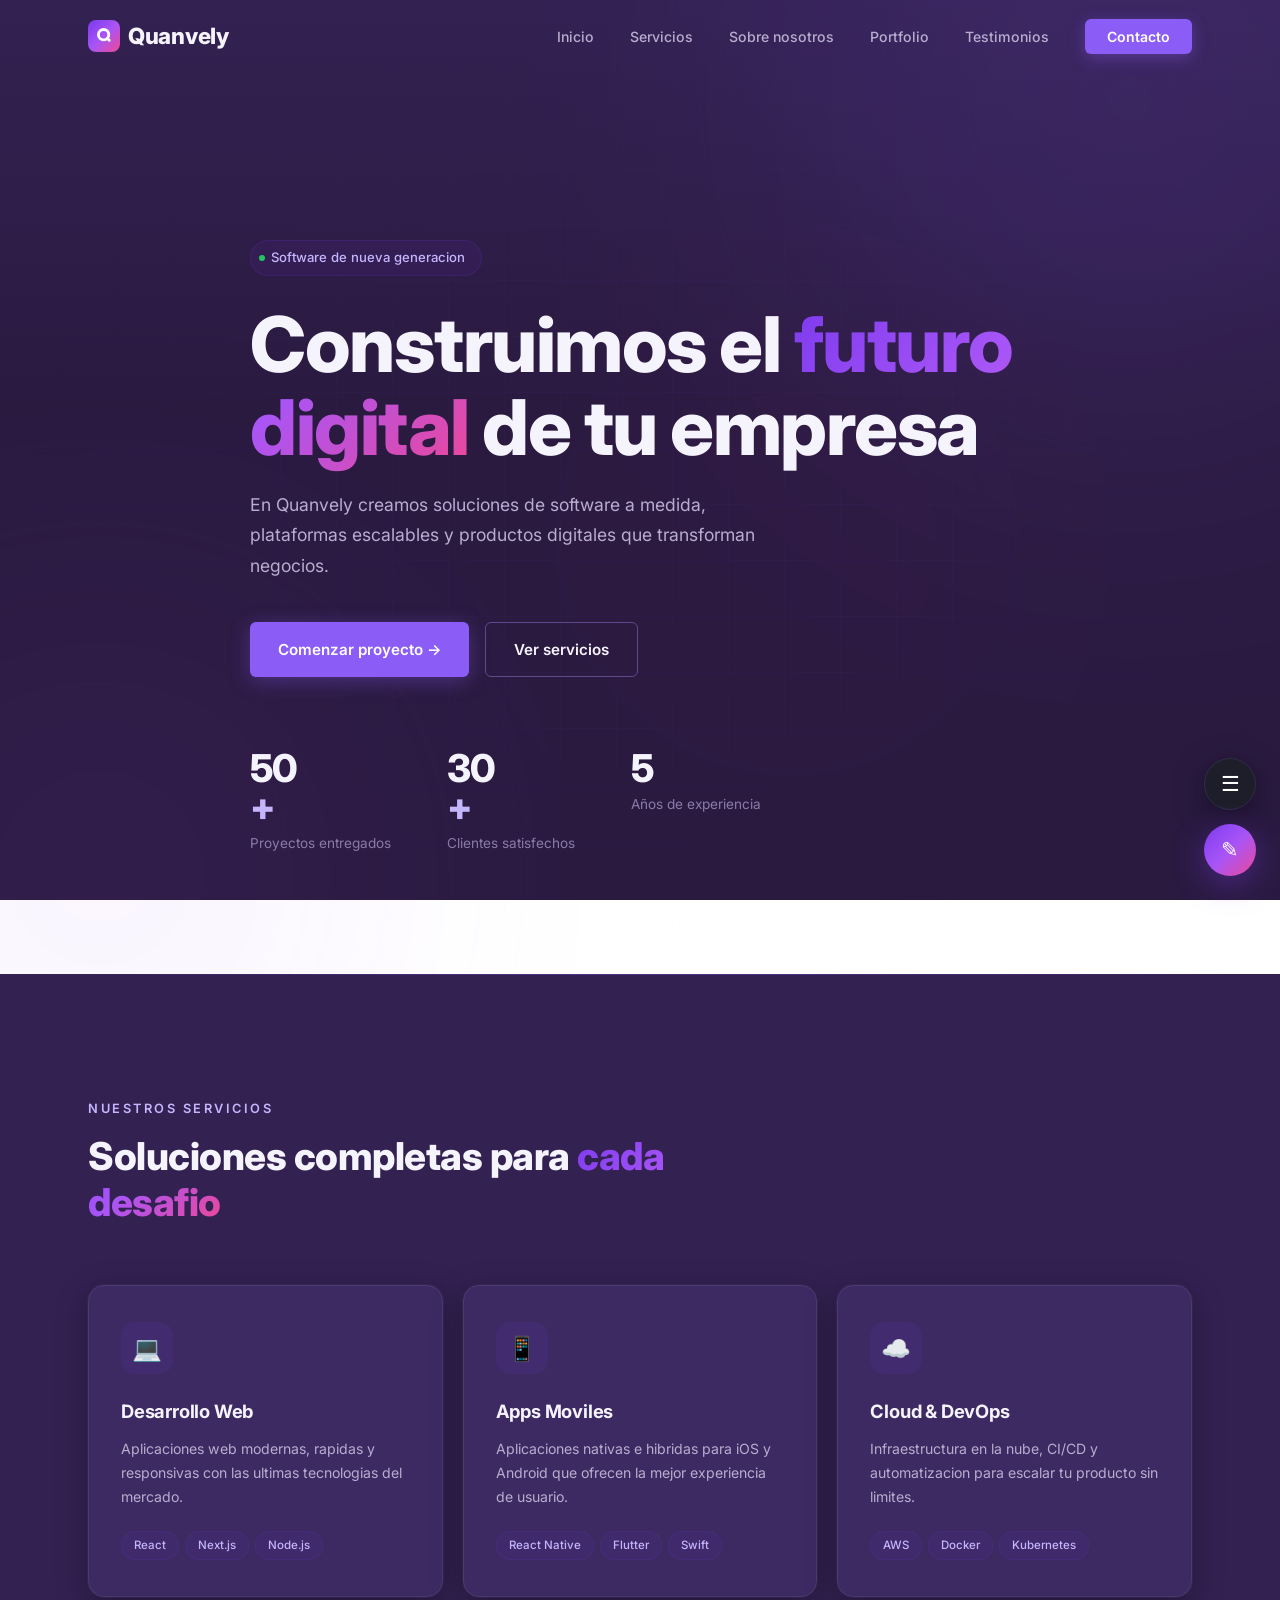
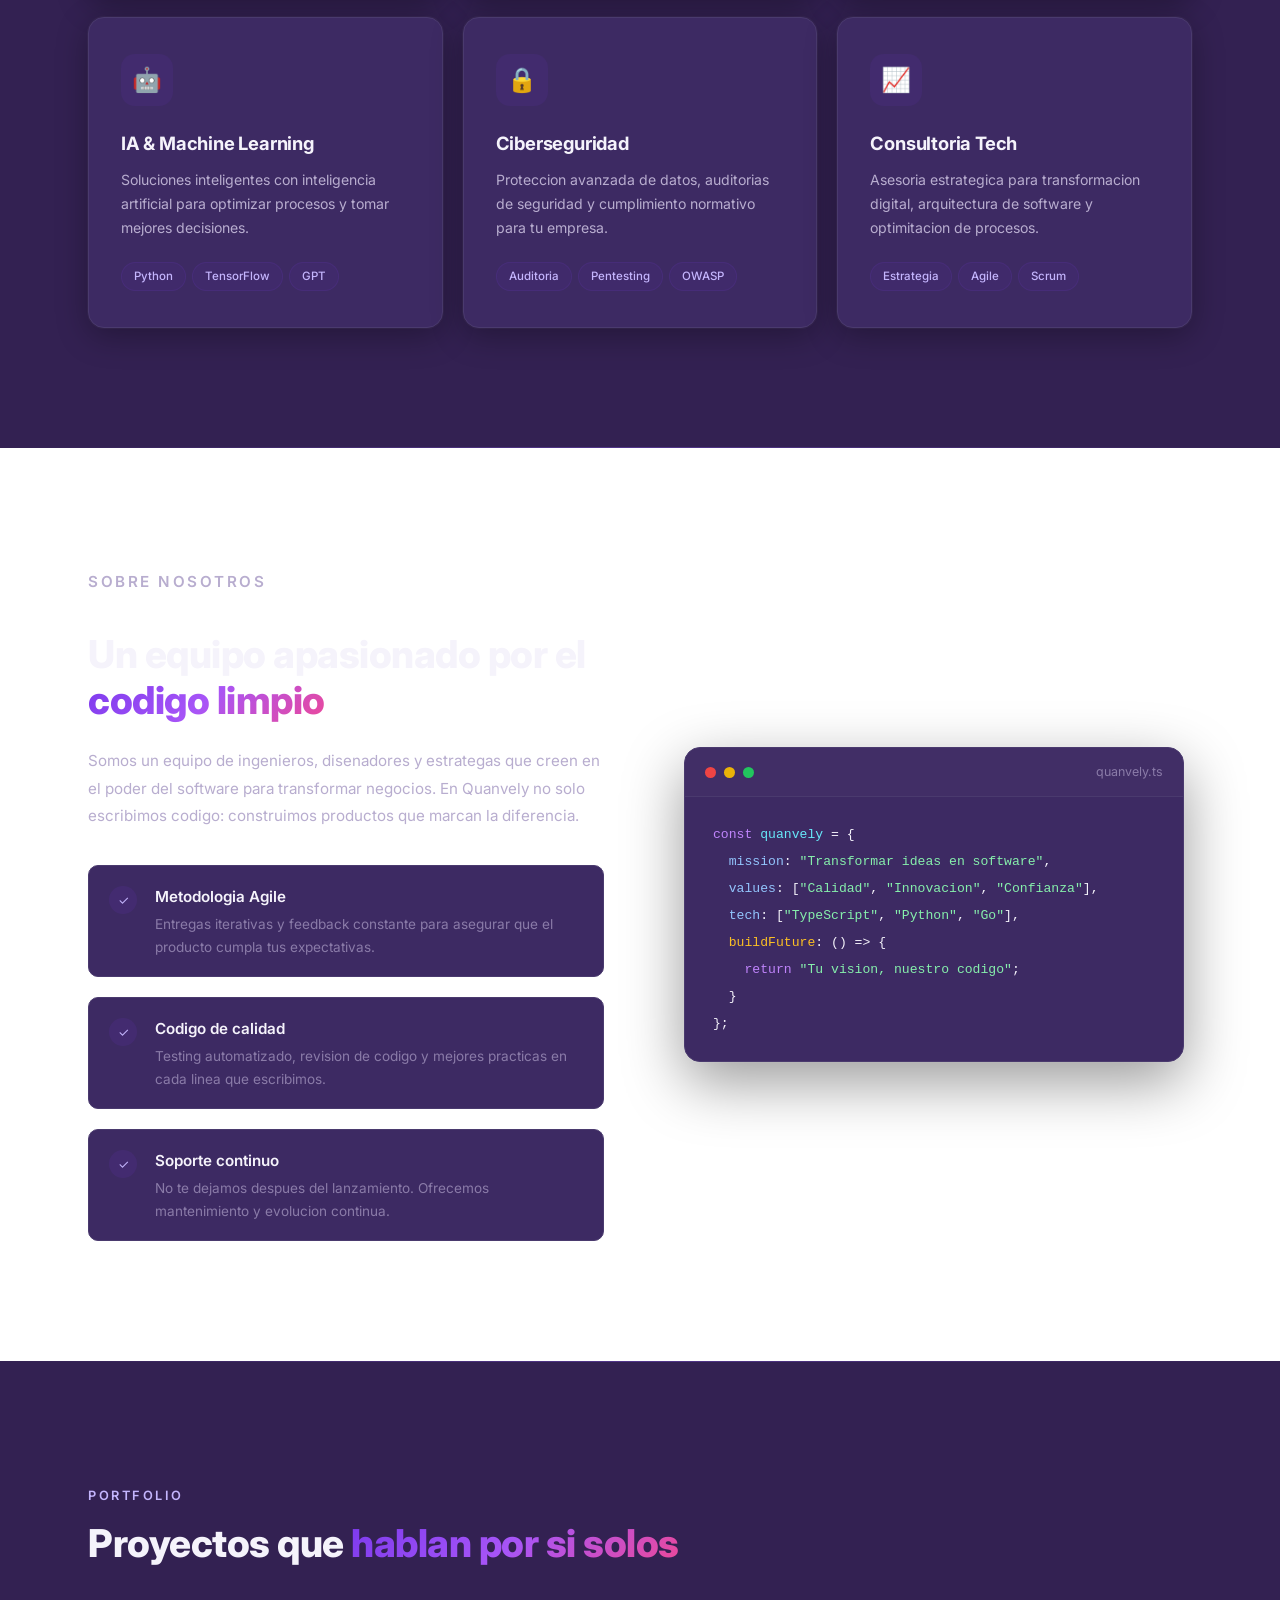
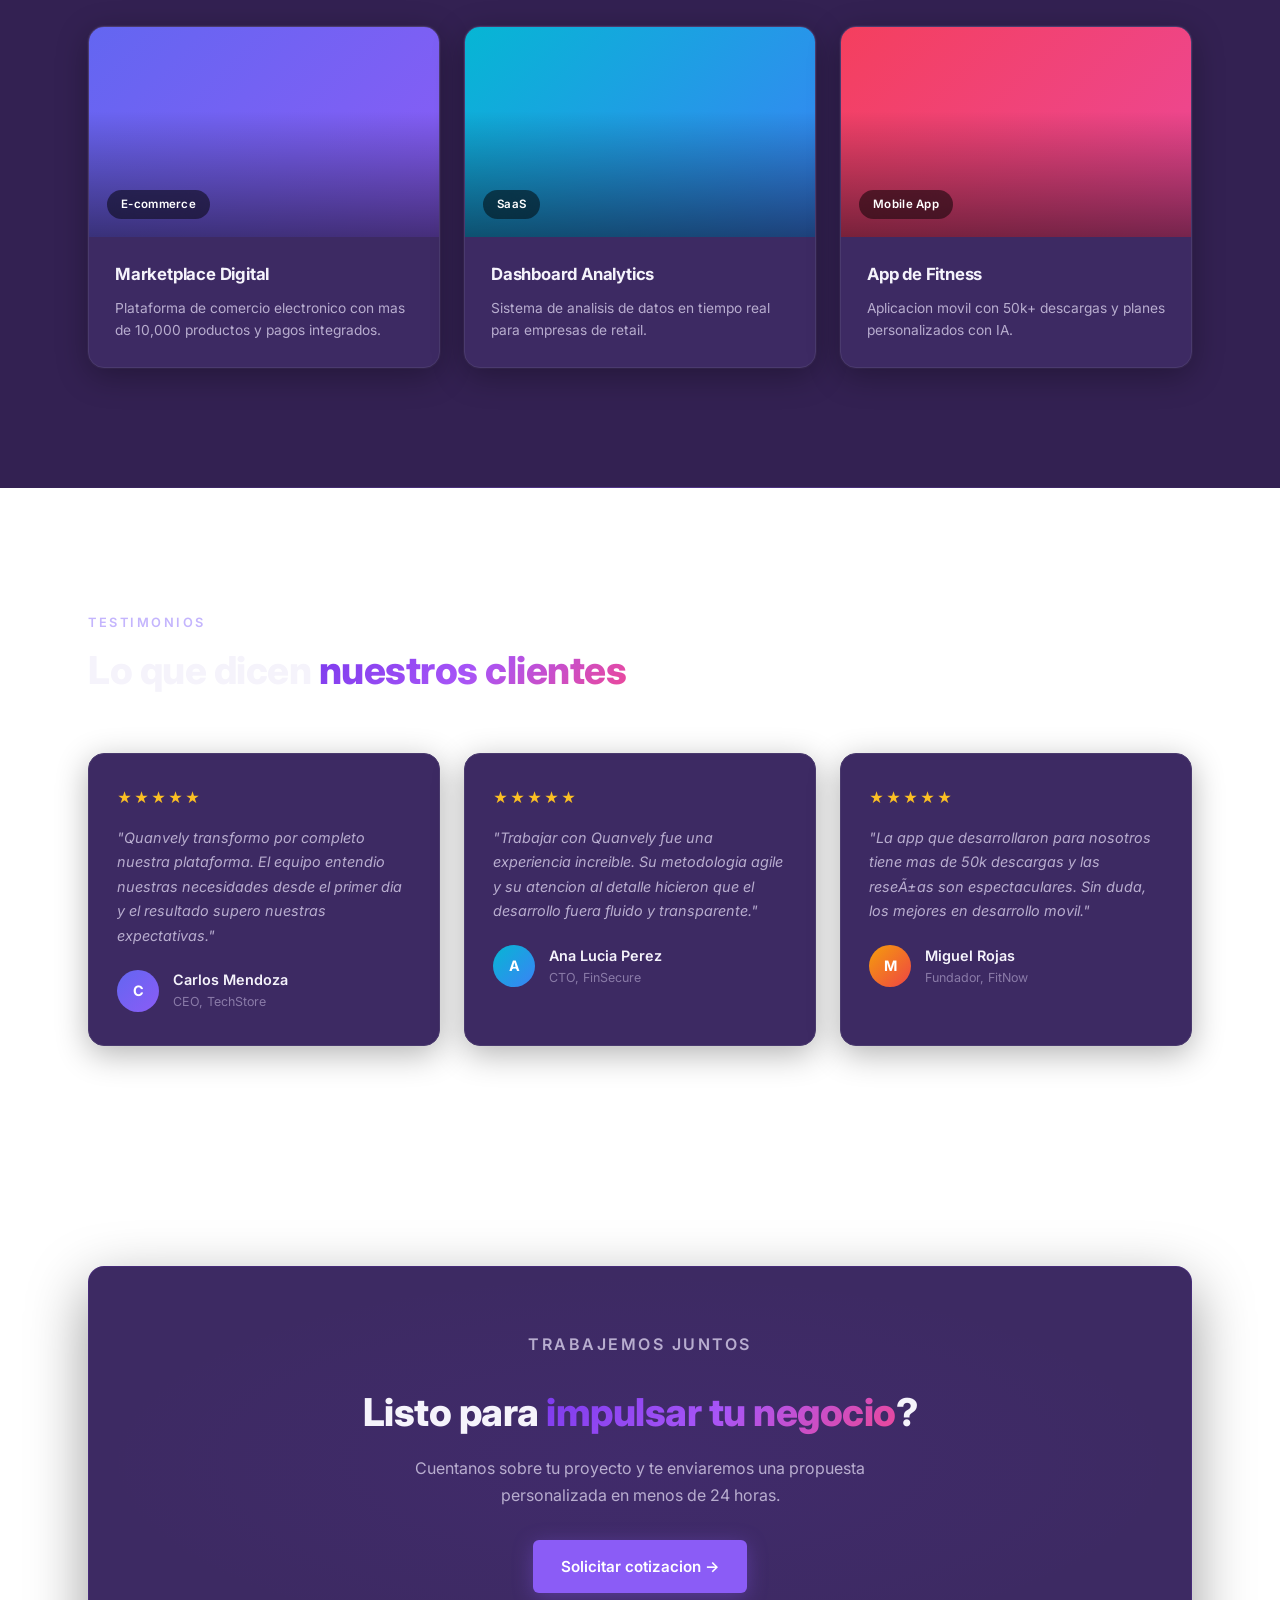
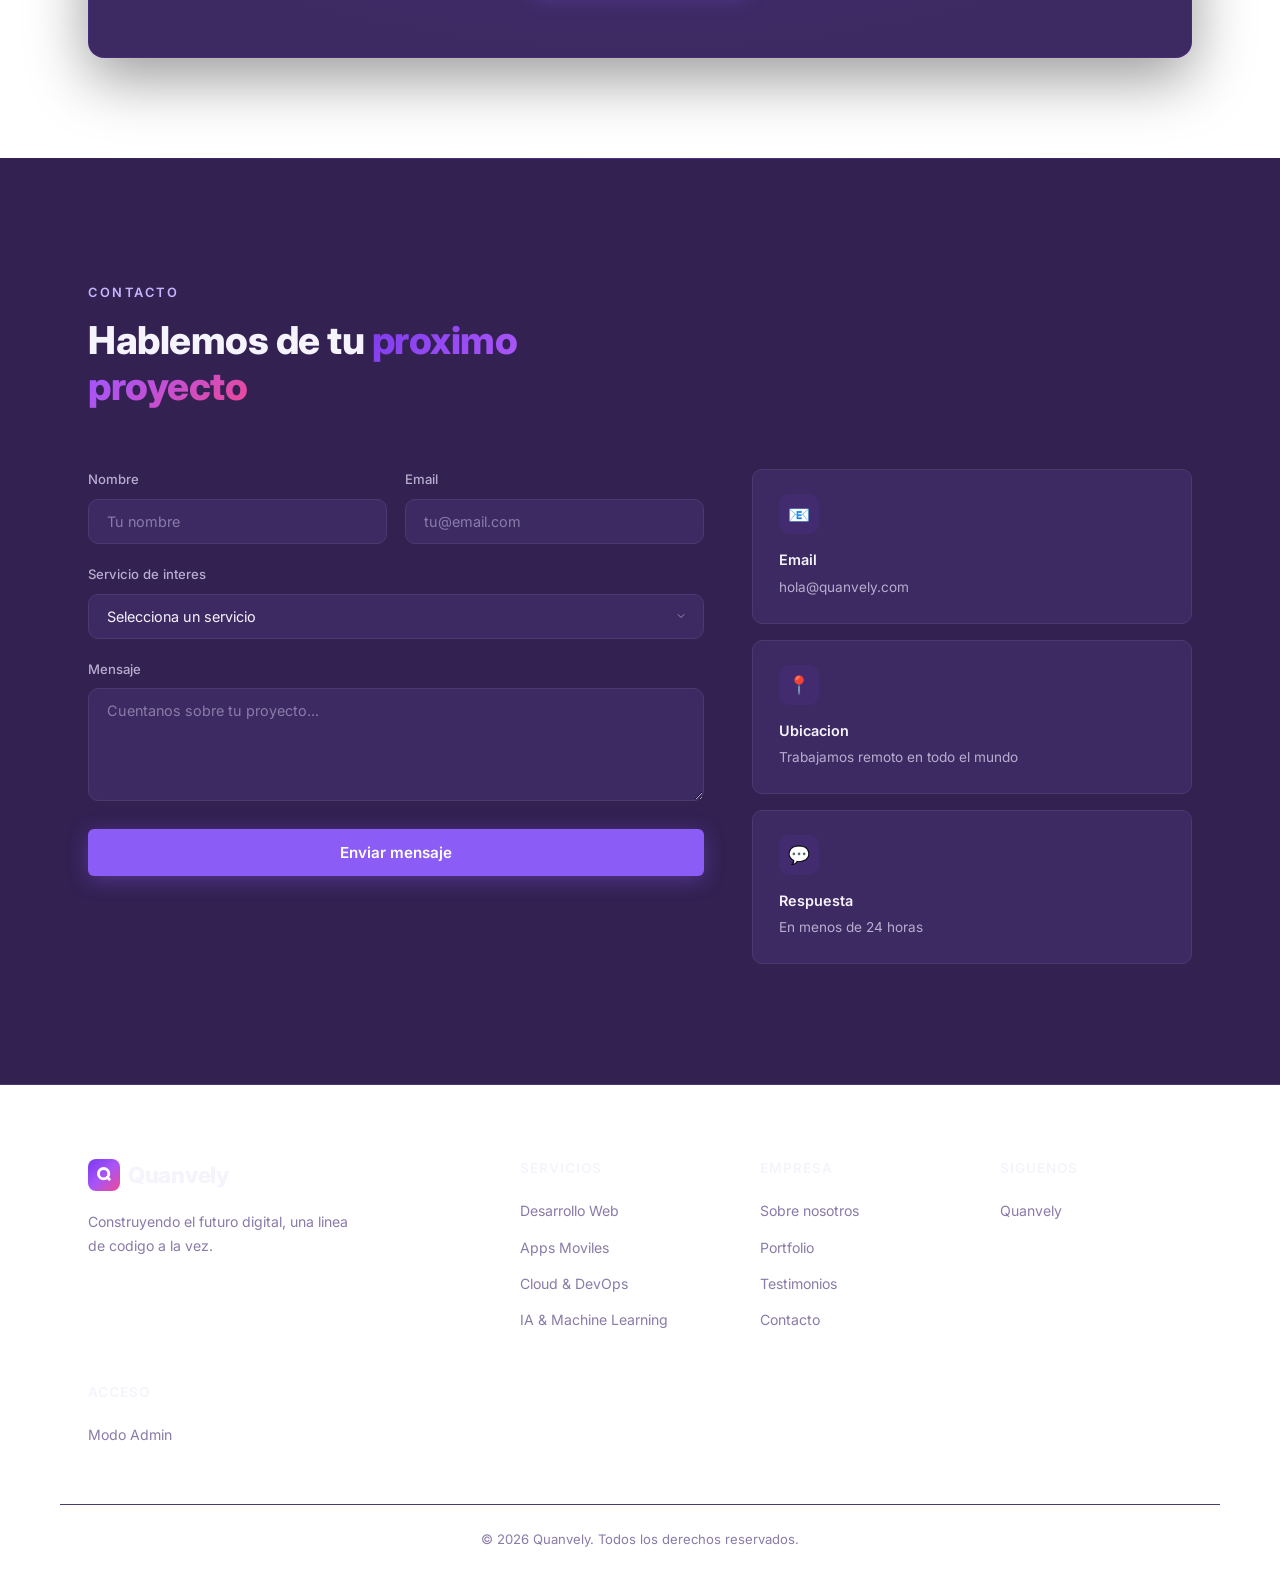
==== commit d75739f3: "Vista previa: auto arrastre y aviso" ====
--- a/index.html
+++ b/index.html
@@ -5,7 +5,7 @@
   <meta name="viewport" content="width=device-width, initial-scale=1.0">
   <link rel="icon" type="image/svg+xml" href="assets/logo.svg">
   <title data-key="site-title">Quanvely - Software que impulsa tu negocio</title>
-  <link rel="stylesheet" href="css/style.css?v=8">
+  <link rel="stylesheet" href="css/style.css?v=9">
   <link rel="preconnect" href="https://fonts.googleapis.com">
   <link href="https://fonts.googleapis.com/css2?family=Inter:wght@300;400;500;600;700;800&display=swap" rel="stylesheet">
 </head>
@@ -360,7 +360,7 @@
 
   <script src="js/content-loader.js?v=9"></script>
   <script src="js/main.js?v=9"></script>
-  <script src="js/block-editor.js?v=1"></script>
+  <script src="js/block-editor.js?v=2"></script>
 
   <button id="edit-blocks-btn" class="floating-edit floating-blocks" title="Mover bloques (modo edicion)">&#9776;</button>
   <div id="blocks-toast" class="blocks-toast">Orden guardado</div>
--- a/css/style.css
+++ b/css/style.css
@@ -169,6 +169,86 @@
   box-shadow: 0 12px 40px rgba(124, 58, 237, 0.55);
 }
 
+.floating-blocks {
+  bottom: 90px;
+  background: #1e1e2a;
+  border: 1px solid #2e2e44;
+  box-shadow: 0 8px 32px rgba(0, 0, 0, 0.4);
+}
+
+.floating-blocks:hover {
+  box-shadow: 0 12px 40px rgba(0, 0, 0, 0.5);
+}
+
+.floating-blocks.active {
+  background: var(--gradient-1);
+  border-color: transparent;
+}
+
+body.edit-mode [data-block] {
+  position: relative;
+  border: 2px dashed rgba(167, 139, 250, 0.6);
+  border-radius: 12px;
+  cursor: grab;
+  padding: 6px;
+  transition: border-color 0.2s;
+}
+
+body.edit-mode [data-block]:hover {
+  border-color: #a78bfa;
+  box-shadow: 0 0 0 4px rgba(124, 58, 237, 0.15);
+}
+
+body.edit-mode [data-block].dragging {
+  opacity: 0.5;
+  border-color: #ec4899;
+}
+
+body.edit-mode [data-block]::before {
+  content: '\2630';
+  position: absolute;
+  top: -12px;
+  left: 8px;
+  background: #a78bfa;
+  color: #1a0b33;
+  font-size: 0.7rem;
+  font-weight: 700;
+  padding: 2px 8px;
+  border-radius: 6px;
+  z-index: 5;
+  line-height: 1.4;
+}
+
+body.edit-mode .hero h1,
+body.edit-mode .section-title {
+  border: 2px dashed rgba(167, 139, 250, 0.6);
+  border-radius: 12px;
+  padding: 4px 8px;
+}
+
+.blocks-toast {
+  position: fixed;
+  bottom: 32px;
+  left: 50%;
+  transform: translateX(-50%) translateY(20px);
+  background: #22c55e;
+  color: white;
+  padding: 12px 24px;
+  border-radius: 10px;
+  font-size: 0.88rem;
+  font-weight: 600;
+  opacity: 0;
+  transition: 0.3s cubic-bezier(0.22, 1, 0.36, 1);
+  pointer-events: none;
+  z-index: 120;
+  box-shadow: 0 8px 32px rgba(34, 197, 94, 0.35);
+}
+
+.blocks-toast.show {
+  opacity: 1;
+  transform: translateX(-50%) translateY(0);
+}
+
 .nav-links {
   display: flex;
   align-items: center;
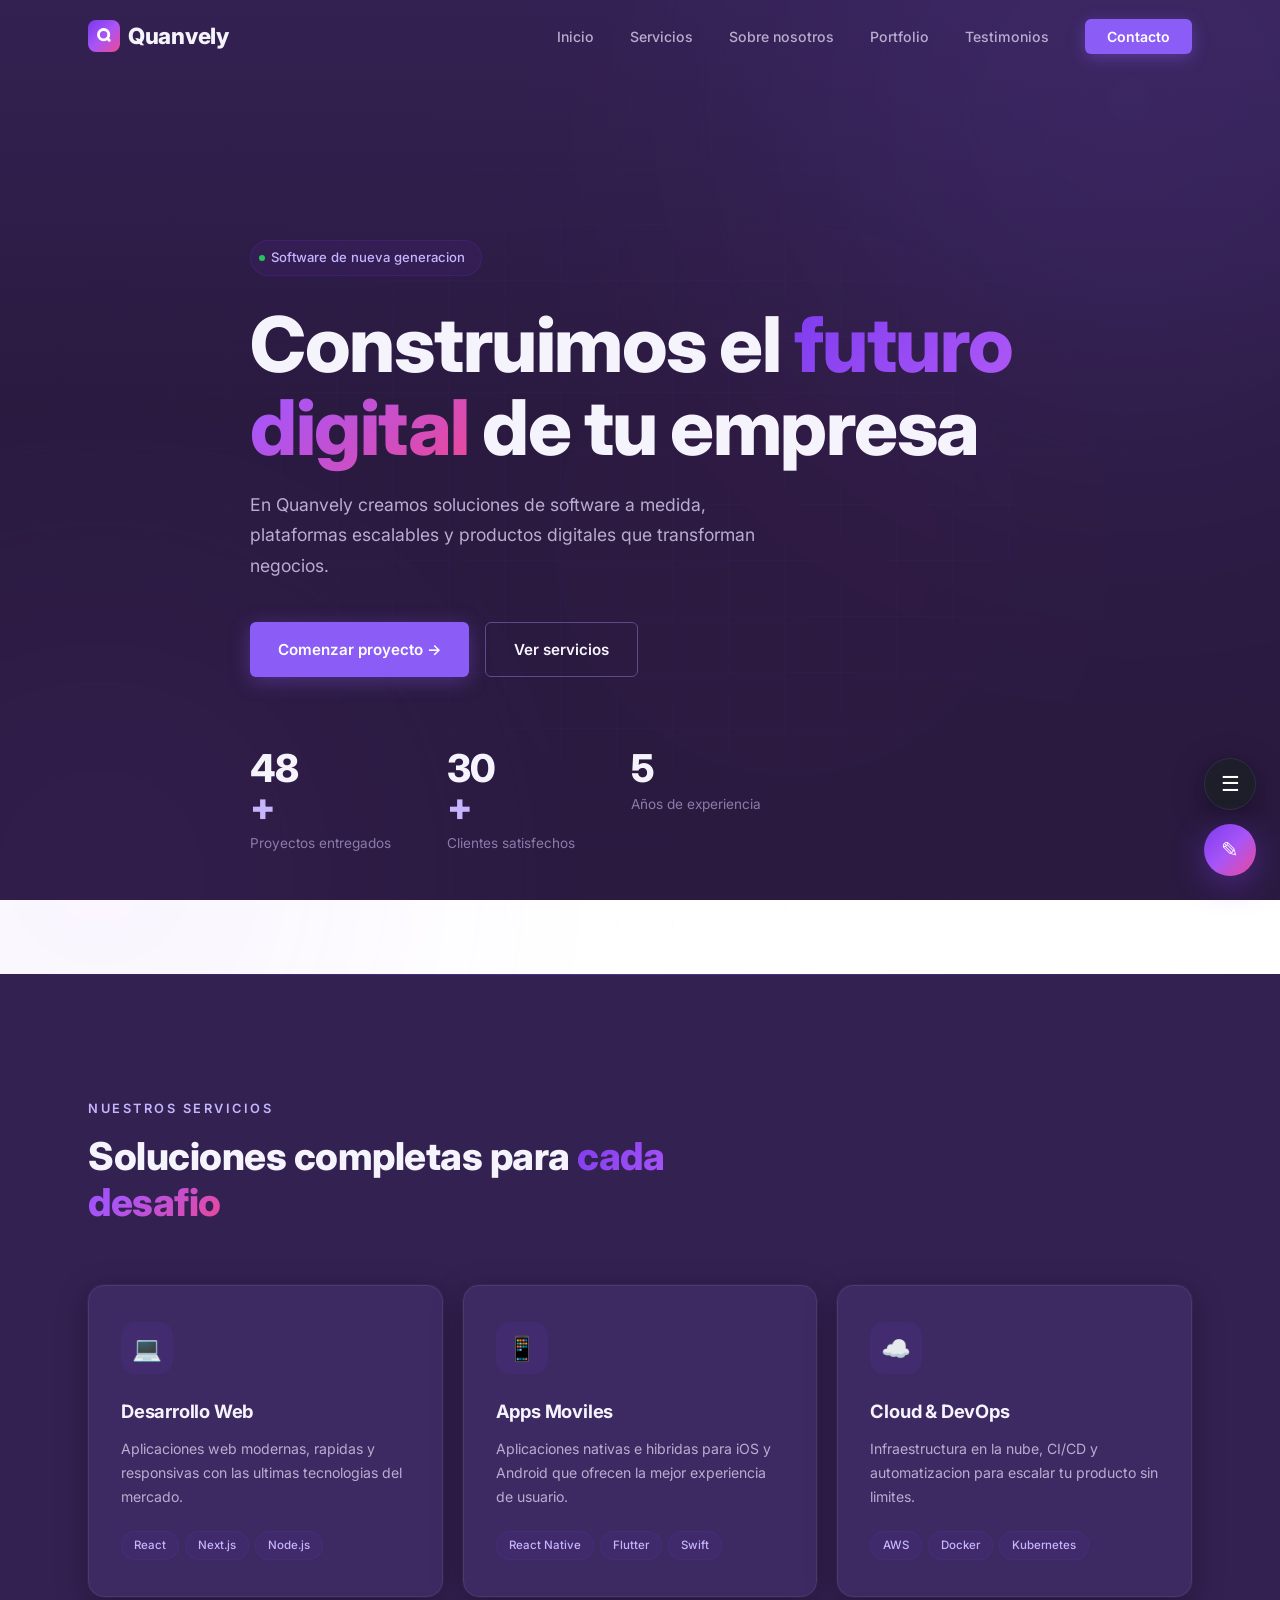
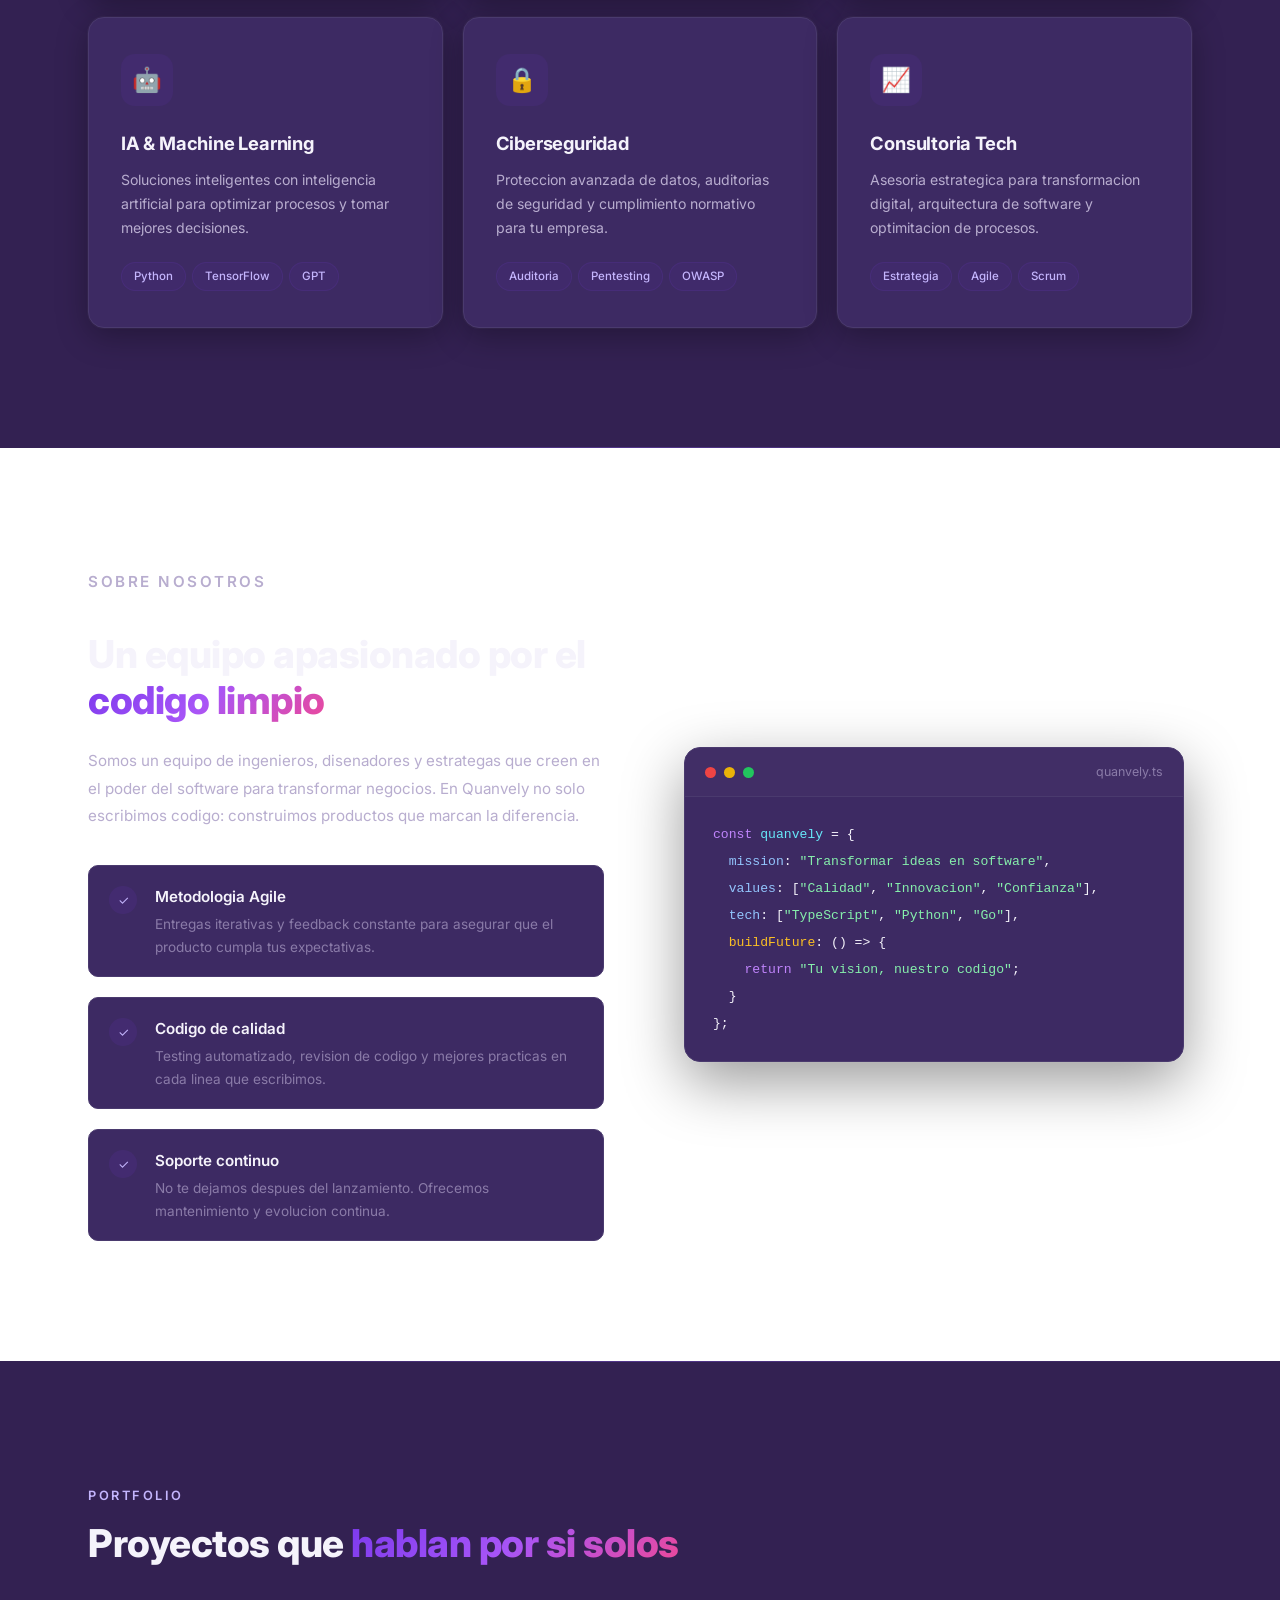
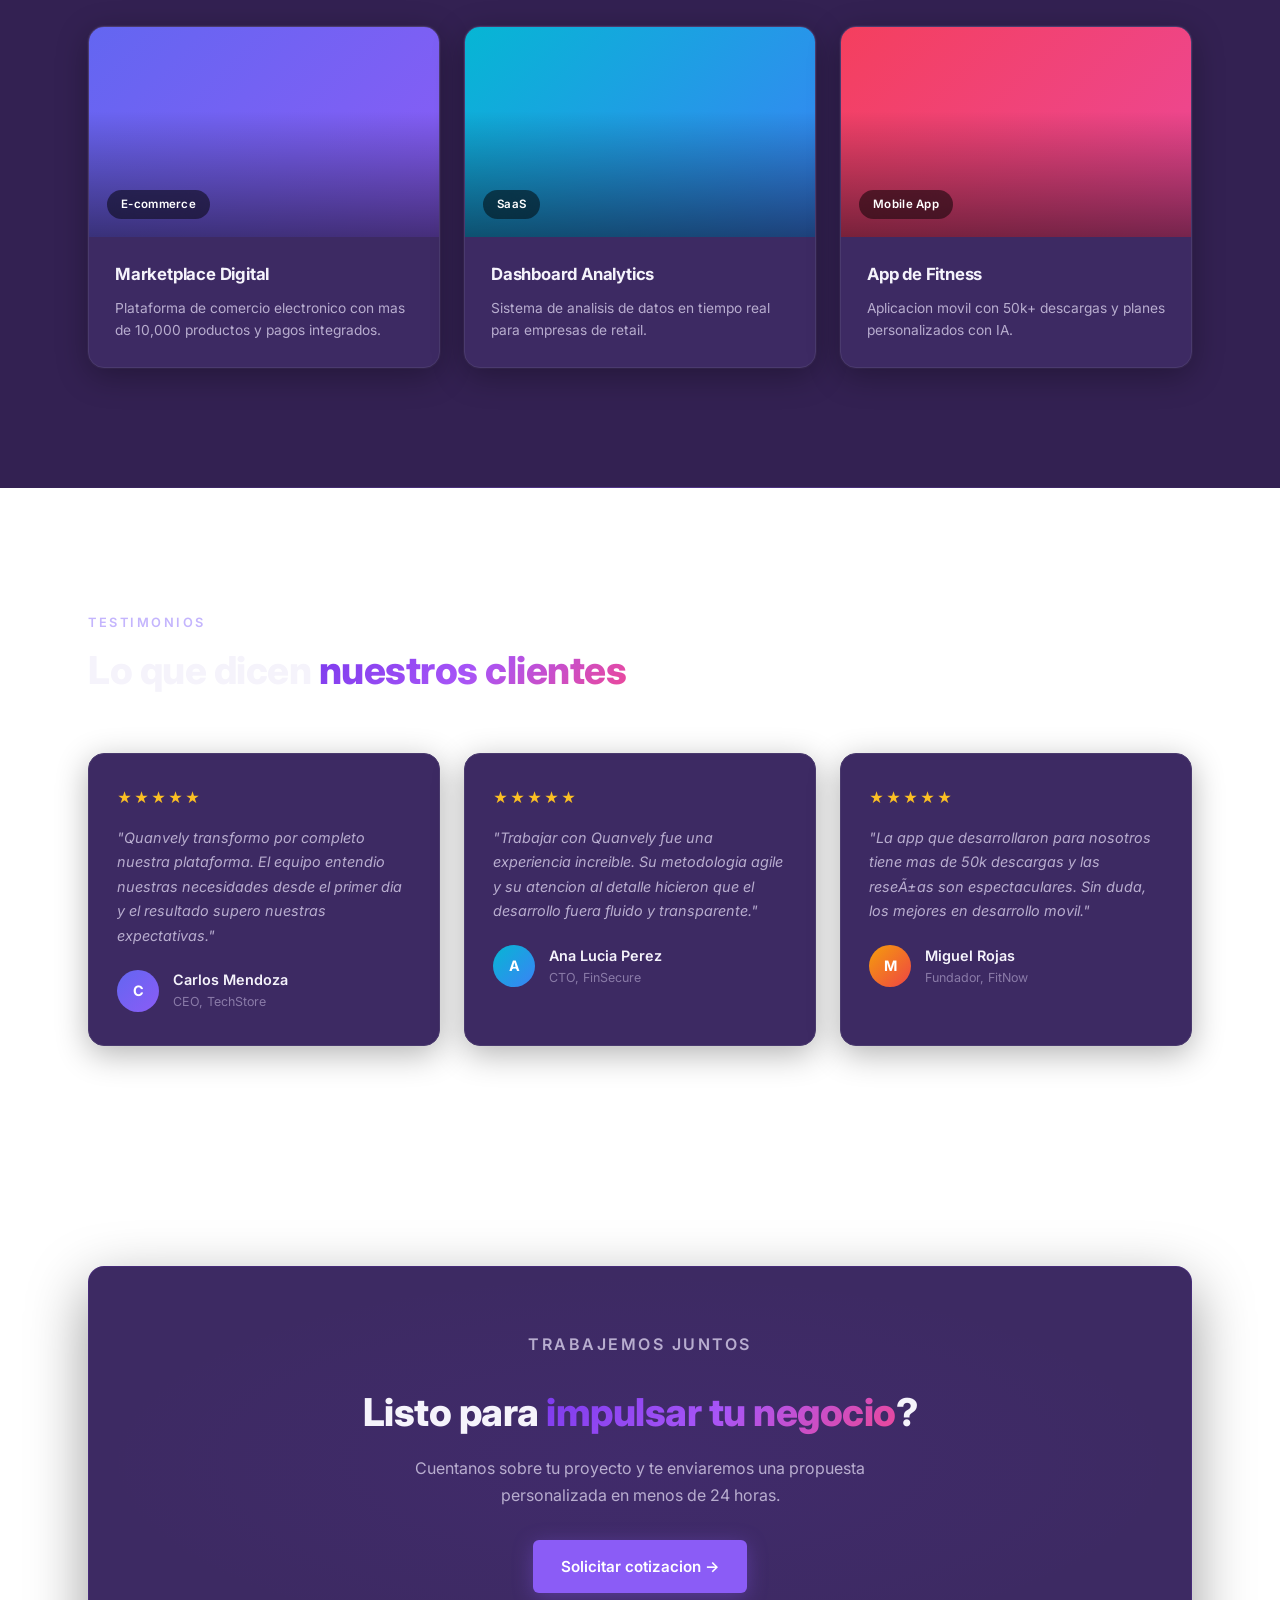
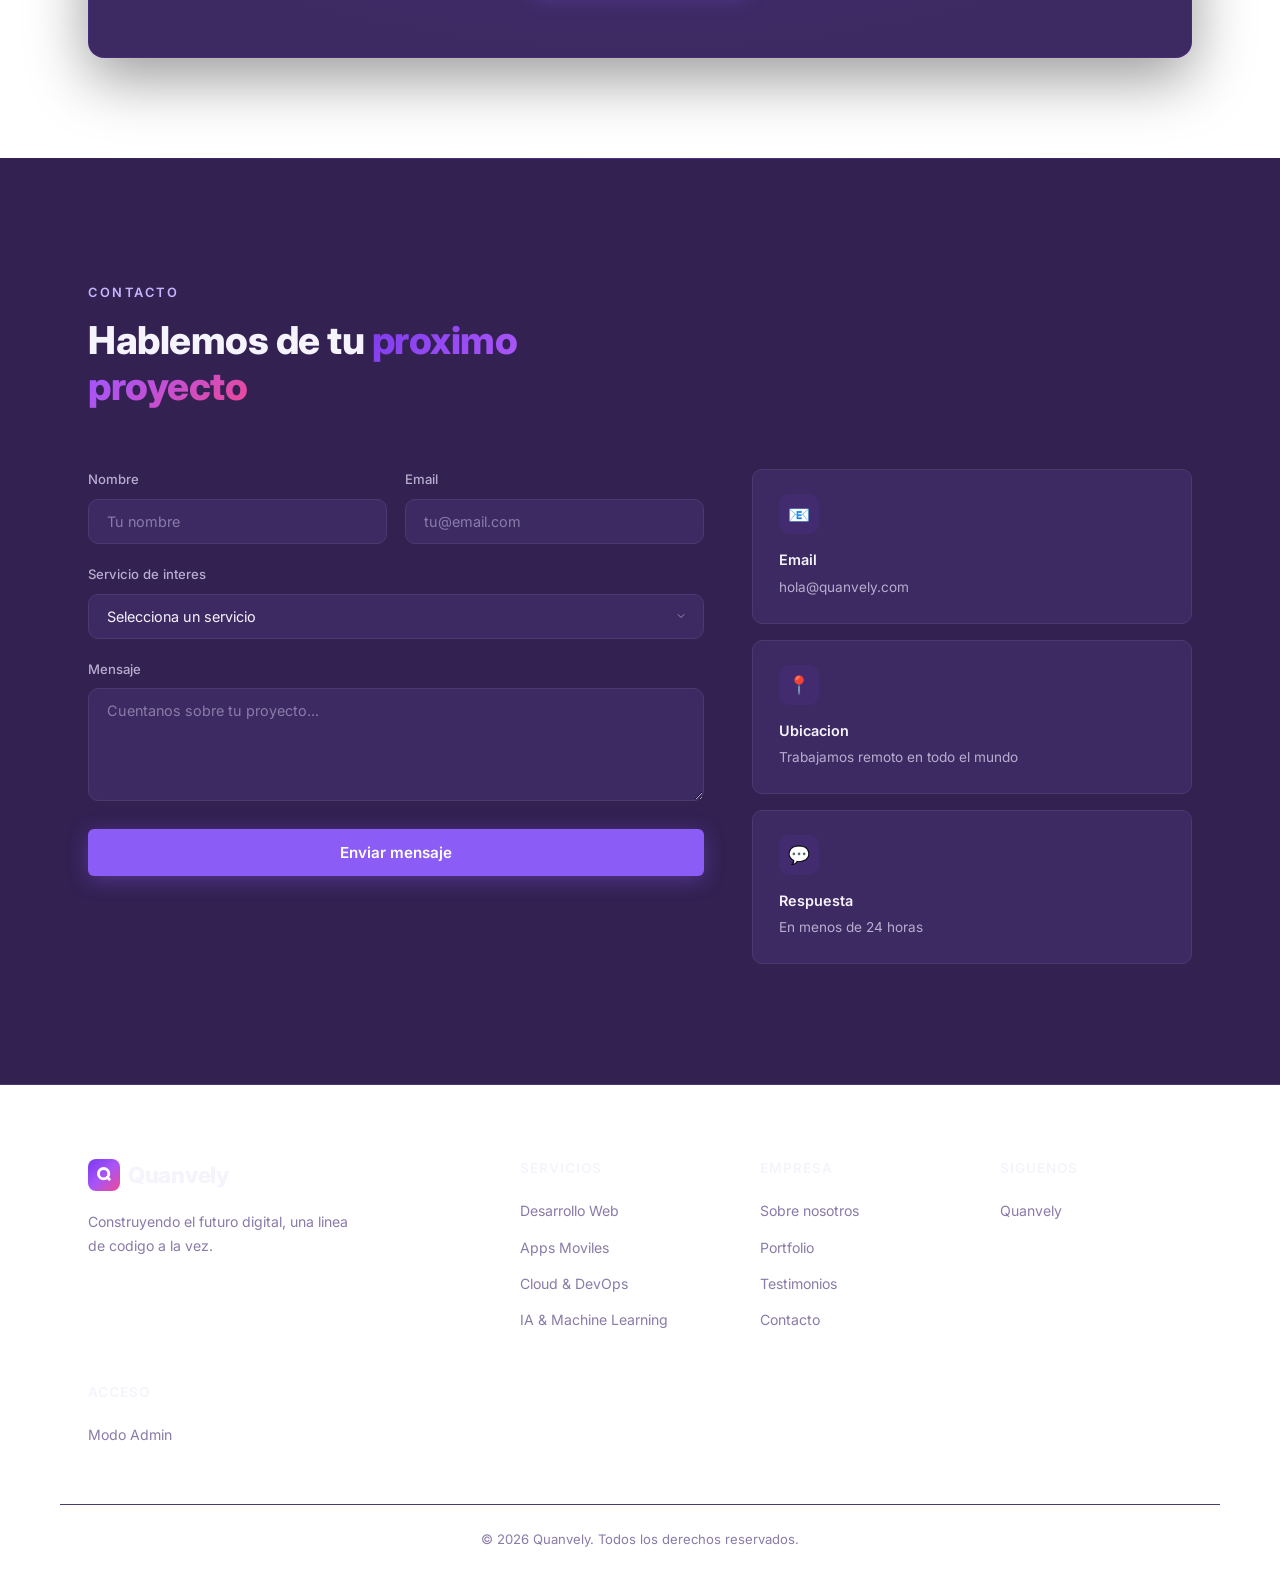
==== commit a758e159: "Modo lectura refleja posiciones" ====
--- a/index.html
+++ b/index.html
@@ -5,7 +5,7 @@
   <meta name="viewport" content="width=device-width, initial-scale=1.0">
   <link rel="icon" type="image/svg+xml" href="assets/logo.svg">
   <title data-key="site-title">Quanvely - Software que impulsa tu negocio</title>
-  <link rel="stylesheet" href="css/style.css?v=9">
+  <link rel="stylesheet" href="css/style.css?v=13">
   <link rel="preconnect" href="https://fonts.googleapis.com">
   <link href="https://fonts.googleapis.com/css2?family=Inter:wght@300;400;500;600;700;800&display=swap" rel="stylesheet">
 </head>
@@ -358,12 +358,12 @@
     </div>
   </footer>
 
-  <script src="js/content-loader.js?v=9"></script>
-  <script src="js/main.js?v=9"></script>
-  <script src="js/block-editor.js?v=2"></script>
-
   <button id="edit-blocks-btn" class="floating-edit floating-blocks" title="Mover bloques (modo edicion)">&#9776;</button>
   <div id="blocks-toast" class="blocks-toast">Orden guardado</div>
   <a href="admin/index.html" class="floating-edit" title="Editar esta pagina">&#9998;</a>
+
+  <script src="js/content-loader.js?v=11"></script>
+  <script src="js/main.js?v=9"></script>
+  <script src="js/block-editor.js?v=7"></script>
 </body>
 </html>
--- a/css/style.css
+++ b/css/style.css
@@ -200,8 +200,50 @@
 }
 
 body.edit-mode [data-block].dragging {
-  opacity: 0.5;
+  opacity: 0.35;
   border-color: #ec4899;
+}
+
+body.edit-mode [data-block].moved::after {
+  content: 'MOVIDO';
+  position: absolute;
+  top: -12px;
+  right: 8px;
+  background: #ec4899;
+  color: white;
+  font-size: 0.62rem;
+  font-weight: 700;
+  letter-spacing: 0.5px;
+  padding: 2px 8px;
+  border-radius: 6px;
+  z-index: 5;
+  line-height: 1.4;
+}
+
+body.edit-mode [data-block].moved {
+  z-index: 30;
+  cursor: move;
+}
+
+body:not(.edit-mode) [data-block].moved {
+  z-index: 2;
+}
+
+.block-ghost {
+  position: fixed;
+  z-index: 999;
+  pointer-events: none;
+  opacity: 0.9;
+  box-shadow: 0 16px 48px rgba(0, 0, 0, 0.5);
+  border: 2px solid #ec4899 !important;
+  border-radius: 12px;
+  background: var(--bg-card);
+  overflow: hidden;
+}
+
+body.edit-mode [data-block] {
+  touch-action: none;
+  user-select: none;
 }
 
 body.edit-mode [data-block]::before {
@@ -224,6 +266,83 @@
   border: 2px dashed rgba(167, 139, 250, 0.6);
   border-radius: 12px;
   padding: 4px 8px;
+}
+
+.blocks-toolbar {
+  display: none;
+  position: fixed;
+  bottom: 24px;
+  left: 50%;
+  transform: translateX(-50%);
+  background: rgba(10, 10, 16, 0.92);
+  border: 1px solid rgba(167, 139, 250, 0.35);
+  border-radius: 14px;
+  padding: 8px 10px;
+  gap: 8px;
+  z-index: 250;
+  box-shadow: 0 12px 48px rgba(0, 0, 0, 0.5);
+  backdrop-filter: blur(8px);
+}
+
+.blocks-toolbar button {
+  background: #15151f;
+  border: 1px solid #2a2a3a;
+  color: #e9e9f2;
+  font-size: 0.8rem;
+  font-weight: 600;
+  padding: 8px 14px;
+  border-radius: 9px;
+  cursor: pointer;
+  transition: 0.2s;
+  white-space: nowrap;
+}
+
+.blocks-toolbar button:hover {
+  border-color: #a78bfa;
+  background: #1e1e2e;
+}
+
+.blocks-toolbar #close-edit-btn {
+  background: linear-gradient(135deg, #7c3aed, #a855f7);
+  border: none;
+}
+
+.blocks-toolbar #close-edit-btn:hover {
+  filter: brightness(1.15);
+}
+
+.block-ghost-label {
+  position: fixed;
+  z-index: 998;
+  pointer-events: none;
+  background: rgba(10, 10, 16, 0.95);
+  border: 1px solid #ec4899;
+  color: white;
+  font-size: 0.72rem;
+  font-weight: 600;
+  padding: 4px 10px;
+  border-radius: 8px;
+  white-space: nowrap;
+  box-shadow: 0 6px 20px rgba(0, 0, 0, 0.4);
+}
+
+.blocks-hint {
+  display: none;
+  position: fixed;
+  top: 16px;
+  left: 50%;
+  transform: translateX(-50%);
+  background: linear-gradient(135deg, #7c3aed, #a855f7);
+  color: white;
+  padding: 10px 20px;
+  border-radius: 100px;
+  font-size: 0.85rem;
+  font-weight: 600;
+  z-index: 200;
+  box-shadow: 0 8px 32px rgba(124, 58, 237, 0.45);
+  max-width: calc(100% - 32px);
+  text-align: center;
+  pointer-events: none;
 }
 
 .blocks-toast {
